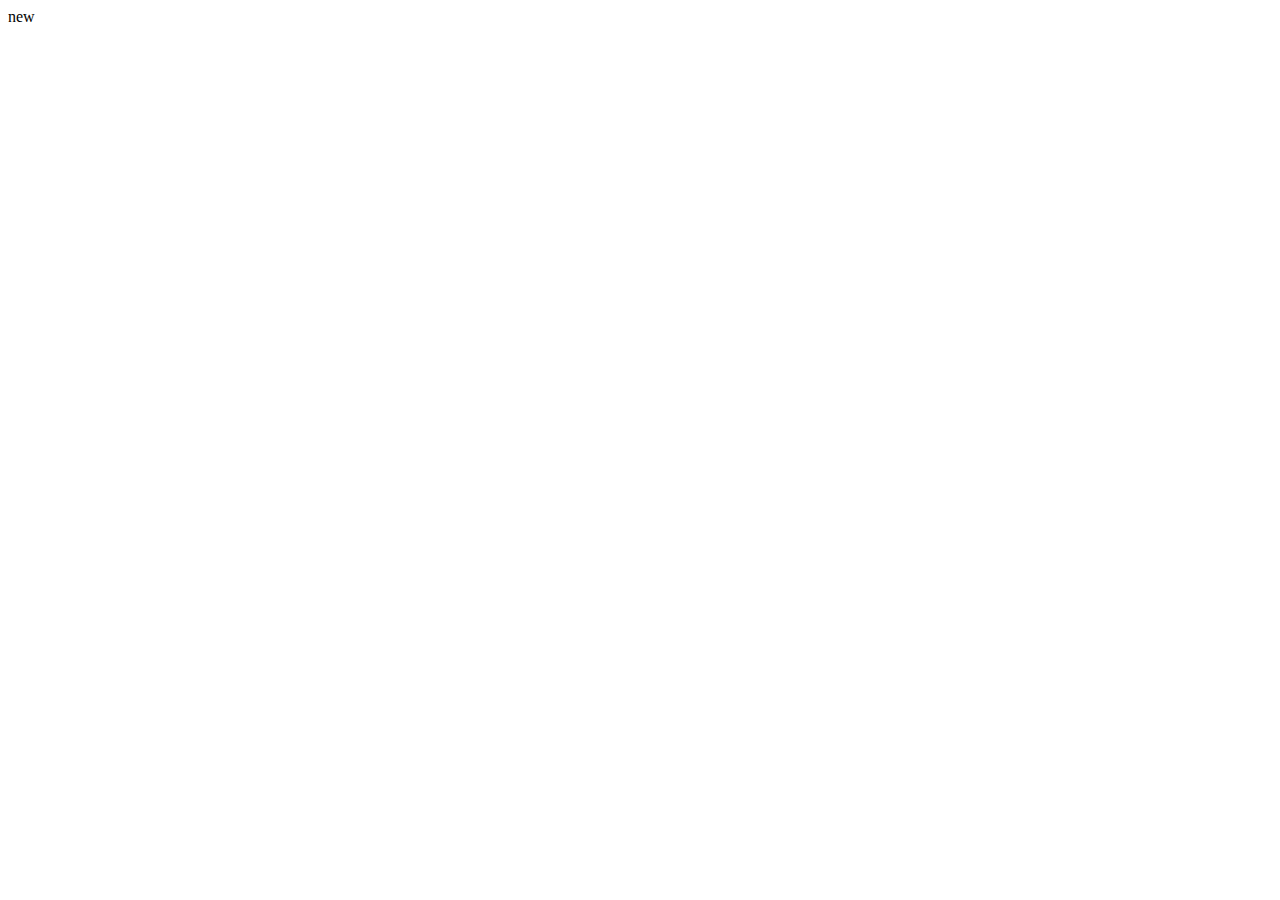
==== index.html @ 8601e4d7 "create" ====
<!DOCTYPE html>
<html lang="en">
<head>
    <meta charset="UTF-8">
    <meta http-equiv="X-UA-Compatible" content="IE=edge">
    <meta name="viewport" content="width=device-width, initial-scale=1.0">
    <title>Document</title>
</head>
<body>
    new
</body>
</html>
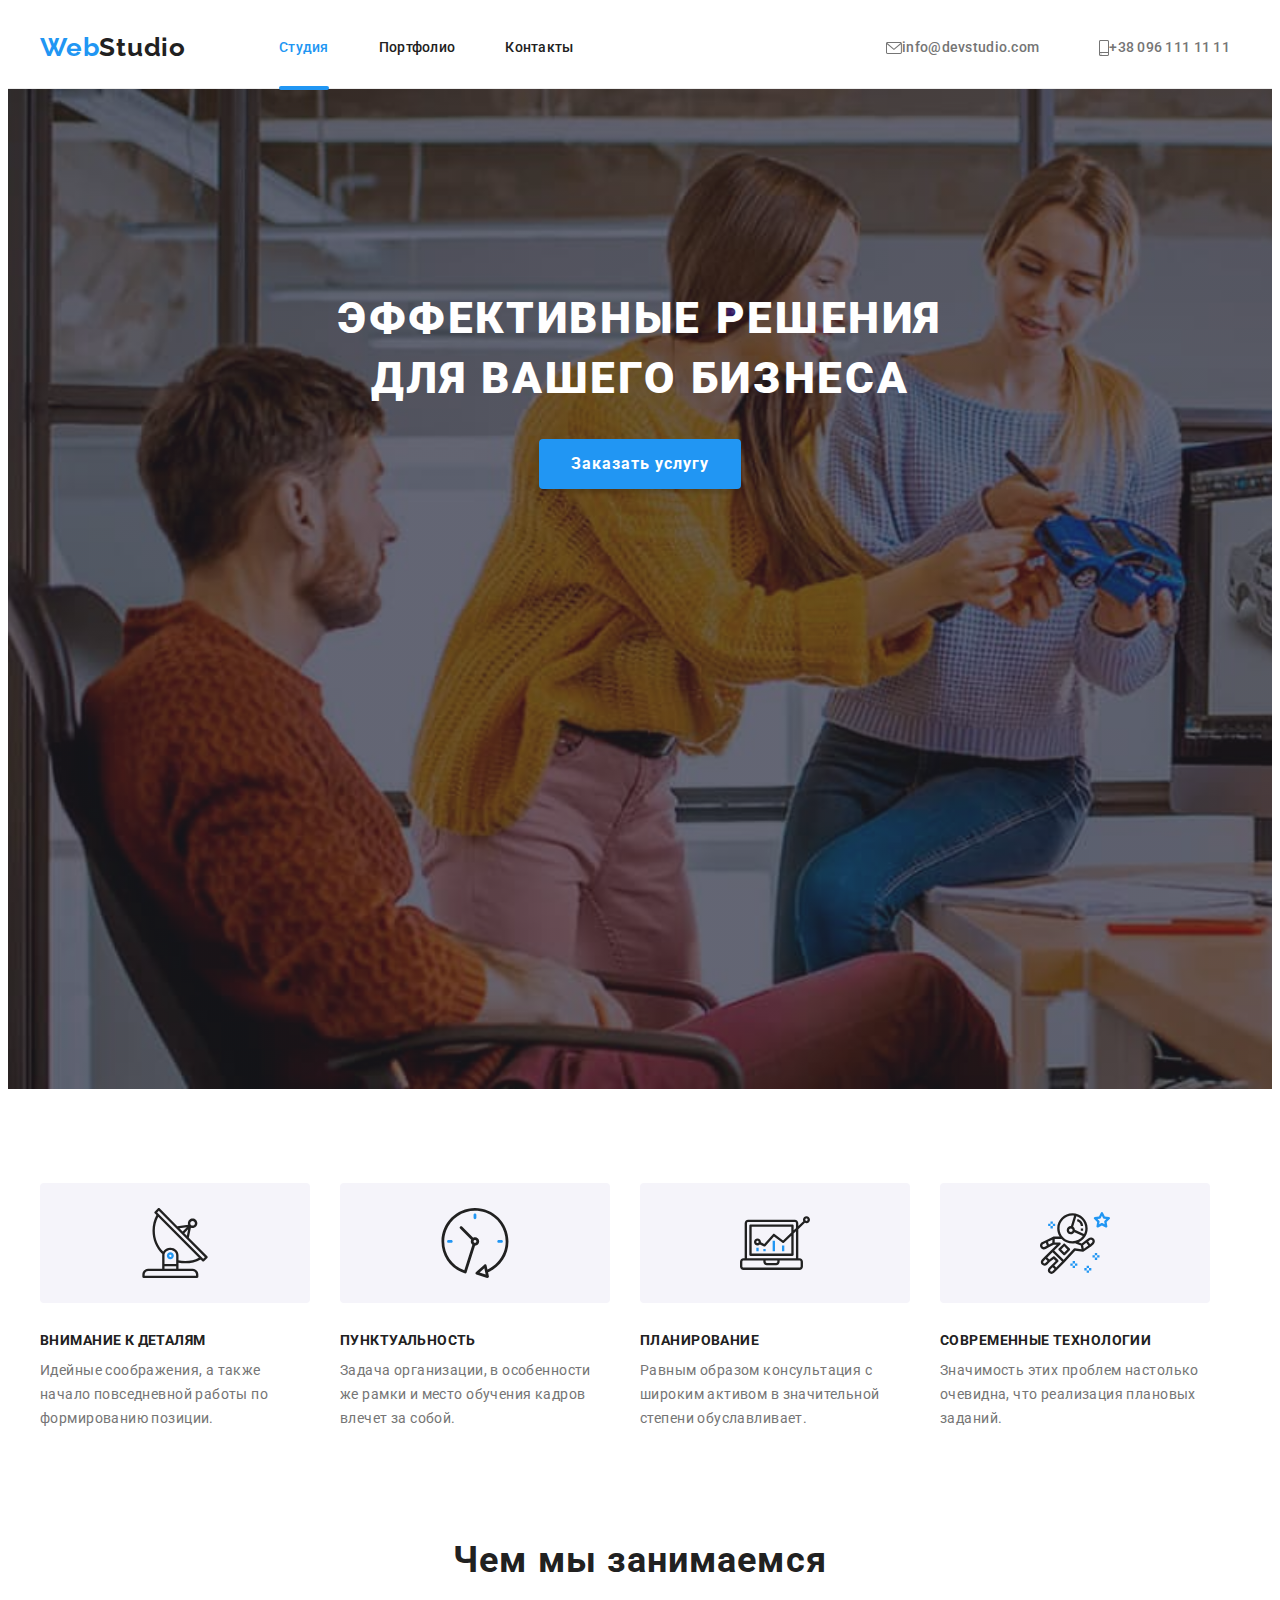
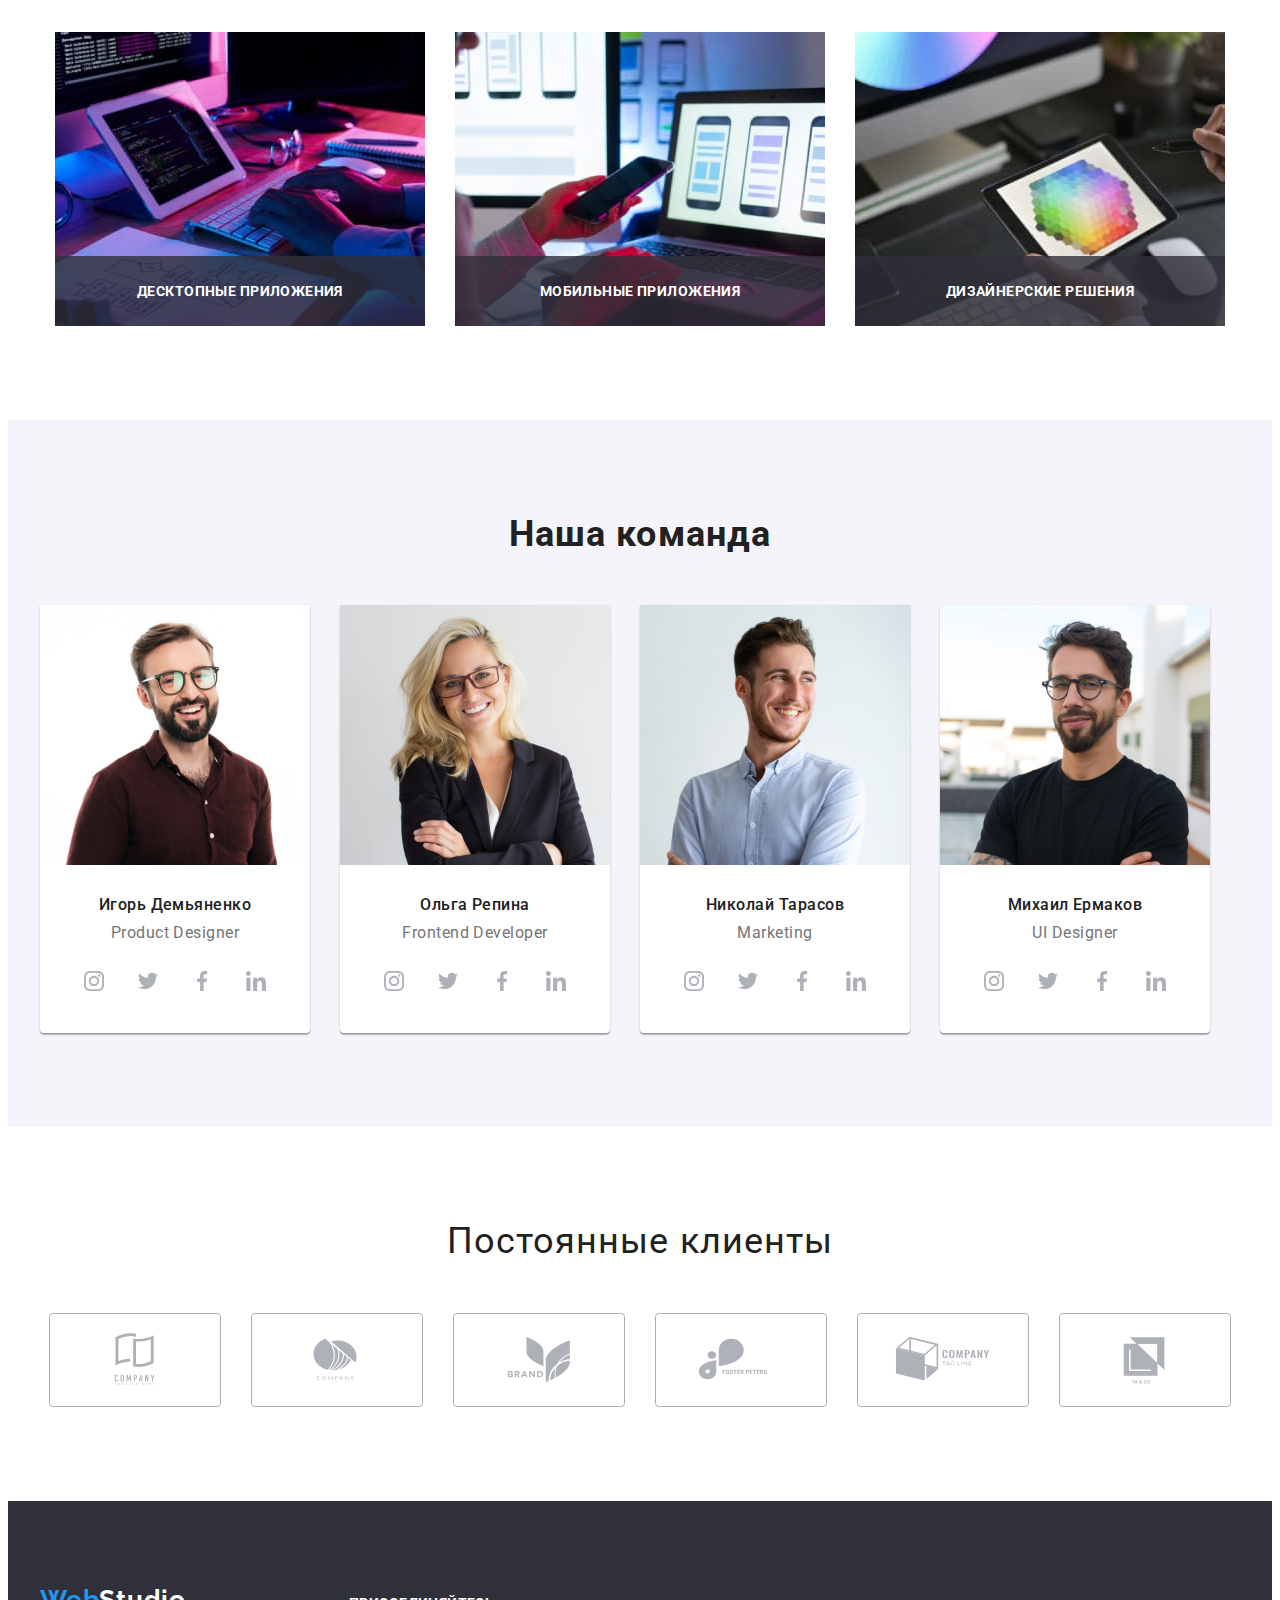
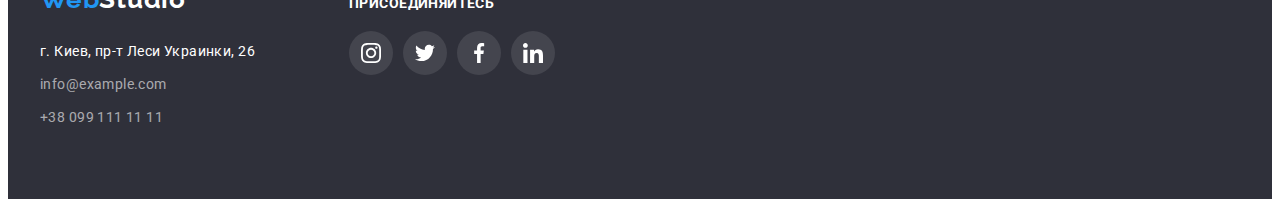
==== commit 4dbd5a8c: "added" ====
--- a/index.html
+++ b/index.html
@@ -1,12 +1,507 @@
 <!DOCTYPE html>
-<html lang="en">
+<html lang="ru">
 <head>
     <meta charset="UTF-8">
     <meta http-equiv="X-UA-Compatible" content="IE=edge">
     <meta name="viewport" content="width=device-width, initial-scale=1.0">
-    <title>Document</title>
+    <title>WebStudio</title>
+    <link rel="preconnect" href="https://fonts.googleapis.com"/>
+<link rel="preconnect" href="https://fonts.gstatic.com" crossorigin/>
+<link href="https://fonts.googleapis.com/css2?family=Raleway:wght@700&family=Roboto:wght@400;500;700;900&display=swap" rel="stylesheet">
+<link rel="stylesheet" href="https://cdnjs.cloudflare.com/ajax/libs/modern-normalize/1.1.0/modern-normalize.min.css"
+  integrity="sha512-wpPYUAdjBVSE4KJnH1VR1HeZfpl1ub8YT/NKx4PuQ5NmX2tKuGu6U/JRp5y+Y8XG2tV+wKQpNHVUX03MfMFn9Q=="
+  crossorigin="anonymous" referrerpolicy="no-referrer" />
+  <link rel="stylesheet" href="./css/index.css" />
 </head>
 <body>
-    new
+  
+    <!--------------header------------------------>
+<header class="header">
+  
+<div class="container main-line">
+  
+    <a class="logo" href="./index.html" lang="en">Web<span class="logo-accent">Studio</span></a>
+        
+    <nav class="site-nav">
+        <ul class="site-nav list">
+            <li class="item">
+              <a href="./index.html" class="link current">Студия</a></li>
+            <li class="item">
+              <a href="./portfolio.html" class="link">Портфолио</a></li>
+            <li class="item">
+              <a href="./index.html" class="link">Контакты</a>
+            </li>
+        </ul>
+    </nav>
+ <ul class="header-contact">
+
+    <li class="item">
+      <a href="mailto:info@devstudio.com" class="header-contact-link icon-envelope-1"><svg class="icon" width="16" height="12">
+      <use href="./images/icons.svg#icon-envelope-1"></use>
+    </svg>info@devstudio.com</a></li>
+    <li class="item"><a href="tel+380961111111" class="header-contact-link icon-smartphone-1"><svg class="smartphone-icon icon" width="10" height="16">
+      <use href="./images/icons.svg#icon-smartphone-1"></use>
+    </svg>+38 096 111 11 11</a>
+  </li>
+
+ </ul>
+</div>
+</header>
+   <!--блок_герой-->
+<main>
+    
+    <section class="hero">
+      <div class="container">
+       <h1 class="hero-title" 
+          data-aos="fade-zoom-in" data-aos-easing="ease-in-back"
+           data-aos-delay="300" data-aos-offset="0">Эффективные решения для вашего бизнеса</h1>
+          <button data-modal-open type="button" class="button primary">Заказать услугу</button>
+      </div>
+    </section>
+    
+
+
+    <!--характеристика компании-->
+    
+     <section class="features">
+       <div class="container">
+        <h2 class="visually-hidden">Характеристика</h2>
+       
+     <ul class="features-list">
+        <li class="item icon-antenna">
+          <div class="features-icon">
+            <svg class="icon" width="70" height="70">
+              <use href="./images/icons.svg#icon-antenna"></use></svg>
+          </div>
+          <h3 class="features-title">Внимание к деталям</h3>
+            <p class="features-text">Идейные соображения, а также начало повседневной работы по формированию позиции.</p>
+        </li>
+        
+        
+        <li class="item icon-clock">
+          <div class="features-icon">
+            <svg class="icon" width="70" height="70">
+            <use href="./images/icons.svg#icon-clock"></use>
+          </svg>
+        </div>   
+          <h3 class="features-title">Пунктуальность</h3>
+            <p class="features-text">Задача организации, в особенности же рамки и место обучения кадров влечет за собой.</p>
+        </li>
+        
+        
+        
+        <li class="item icon-diagram">
+          <div class="features-icon">
+            <svg class="icon" width="70" height="70">
+              <use href="./images/icons.svg#icon-diagram"></use>
+            </svg>
+          </div>
+          <h3 class="features-title">Планирование</h3>
+            <p class="features-text">Равным образом консультация с широким активом в значительной степени обуславливает.</p>
+        </li>
+        
+        
+        
+        <li class="item icon-astronaut">
+          <div class="features-icon">
+            <svg class="icon" width="70" height="70">
+              <use href="./images/icons.svg#icon-astronaut">
+
+              </use>
+            </svg>
+          </div>
+          <h3 class="features-title">Современные технологии</h3>
+            <p class="features-text">Значимость этих проблем настолько очевидна, что реализация плановых заданий.</p>
+        </li> 
+    </ul>
+    </div>
+    </section>
+    
+        <!--чем_занимается_компания-->
+    
+        <section class="work section bg">
+          <div class="container bg">
+            
+            <h2 class="work-title" data-aos="zoom-out">Чем мы занимаемся</h2>
+          
+          <ul class="work-list">
+            <li class="item" data-aos="fade-up-right"> 
+            <img src="./images/pic-1.jpg" alt="Разработка програм" width="370" height="294">
+            <p class="work-item-text">Десктопные приложения</p>
+          </li>
+          
+          <li class="item" data-aos="fade-down">
+
+          
+             <img src="./images/pic-2.jpg" 
+              alt="Разработка мобильних приложений" width="370" height="294">
+            <p class="work-item-text">Мобильные приложения</p>
+            </li>
+            
+            <li class="item" data-aos="fade-left"> 
+              <img src="./images/pic-3.jpg" alt="Разработка дизайна" width="370" height="294">
+            
+            <p class="work-item-text">Дизайнерские решения</p>
+            </li>
+
+          </ul>
+          </div>
+        </section> 
+
+        <!--Наша команда-->
+
+     <section class="team section bg">
+       <div class="container bg">
+           <h2 class="team-title" data-aos="zoom-out">Наша команда</h2>
+         <ul class="team-list">
+            <!--Игорь-->
+          <li class="team-item">
+           <div class="item">
+           <img src="./images/img-1.jpg" alt="Фото Игоря"
+            width="270" class="team-img"/>
+          </div>
+          <div class="team-content">
+          <h3 class="team-name">Игорь Демьяненко</h3>
+          <p class="team-position">Product Designer</p>
+          <ul class="team-social-list list">
+            <li class="team-social-item">
+              <a class="team-social-link link"  href="https://www.instagram.com"
+              target="_blank"
+              rel="noopener noreferrer">
+                <svg class="team-social-icon" width="20" height="20">
+                  <use
+                    href="./images/icons.svg#icon-instagram"></use>
+                </svg>
+              </a>
+            </li>
+            <li class="team-social-item">
+              <a class="team-social-link link" href="https://twitter.com/"
+              target="_blank"
+              rel="noopener noreferrer">
+                <svg class="team-social-icon" width="20" height="20">
+                  <use href="./images/icons.svg#icon-twitter">
+
+                  </use>
+                </svg>
+              </a>
+            </li>
+
+            <li class="team-social-item">
+              <a class="team-social-link link"  href="https://www.facebook.com"
+              target="_blank"
+              rel="noopener noreferrer">
+                <svg class="team-social-icon" width="20" height="20">
+                  <use href="./images/icons.svg#icon-facebook"></use></svg></a>
+            </li>
+            <li class="team-social-item">
+              <a class="team-social-link link">
+                <svg class="team-social-icon" width="20" height="20">
+                  <use href="./images/icons.svg#icon-linkedin"></use>
+                </svg>
+                </a>
+            </li>
+          
+          </ul>
+
+
+          
+          
+        </div>
+          </li>
+            
+            <!--Ольга-->
+          
+          <li class="team-item">
+            <div class="item">
+           <img src="./images/img-2.jpg" alt="Ольга Репина" 
+           width="270" class="team-img"/>
+          </div>
+
+          <div class="team-content">
+          <h3 class="team-name">Ольга Репина</h3>
+          <p class="team-position">Frontend Developer</p>
+          <ul class="team-social-list list">
+            <li class="team-social-item">
+              <a class="team-social-link link" href="https://www.instagram.com"
+              target="_blank"
+              rel="noopener noreferrer">
+                <svg class="team-social-icon" width="20" height="20">
+                  <use href="./images/icons.svg#icon-instagram">
+                  </use> 
+                </svg> 
+                </a>
+              </li>
+              <li class="team-social-item">
+                <a class="team-social-link link" href="https://twitter.com/"
+                target="_blank"
+                rel="noopener noreferrer">
+                  <svg class="team-social-icon" width="20" height="20">
+                    <use href="./images/icons.svg#icon-twitter"></use>
+                  </svg>
+                </a>
+              </li>
+              <li class="team-social-item">
+                <a class="team-social-link link"  href="https://www.facebook.com"
+                target="_blank"
+                rel="noopener noreferrer">
+                  <svg class="team-social-icon" width="20" height="20">
+                    <use href="./images/icons.svg#icon-facebook"></use></svg></a>
+              </li>
+              <li class="team-social-item">
+                <a class="team-social-link link"  href="https://www.linkedin.com"
+                target="_blank"
+                rel="noopener noreferrer">
+                  <svg class="team-social-icon" width="20" height="20">
+                    <use href="./images/icons.svg#icon-linkedin"></use></svg></a>
+                  </li>
+          </ul>
+          </div>
+          </li>
+
+          
+            <!--Николай-->
+
+          <li class="team-item">
+            <div class="item">
+           <img src="./images/img-3.jpg" alt="Николай Тарасов" 
+           width="270" class="team-img"/>
+          </div>
+          <div class="team-content">
+          <h3 class="team-name">Николай Тарасов</h3>
+          <p class="team-position">Marketing</p>
+          <ul class="team-social-list list">
+            <li class="team-social-item">
+              <a class="team-social-link link" href="https://www.instagram.com"
+              target="_blank"
+              rel="noopener noreferrer">
+                <svg class="team-social-icon" width="20" height="20">
+                  <use
+                  href="./images/icons.svg#icon-instagram"></use> 
+                </svg>
+              </a>
+            </li>
+            <li class="team-social-item">
+              <a class="team-social-link link" href="https://twitter.com/"
+              target="_blank"
+              rel="noopener noreferrer">
+                <svg class="team-social-icon" width="20" height="20">
+                  <use href="./images/icons.svg#icon-twitter"></use>
+                </svg>
+              </a>
+            </li>
+            <li class="team-social-item">
+              <a class="team-social-link link" href="https://www.facebook.com"
+              target="_blank"
+              rel="noopener noreferrer">
+                <svg class="team-social-icon" width="20" height="20">
+                  <use href="./images/icons.svg#icon-facebook"></use></svg></a>
+            </li>
+            <li class="team-social-item">
+              <a class="team-social-link link" href="https://www.linkedin.com"
+              target="_blank"
+              rel="noopener noreferrer">
+                <svg class="team-social-icon" width="20" height="20">
+                  <use href="./images/icons.svg#icon-linkedin"></use></svg></a>
+            </li>
+          </ul>
+          
+          </div>
+          </li>
+          
+            <!--Михаил-->
+          
+          <li class="team-item">
+            <div class="item">
+
+           <img src="./images/img-4.jpg" alt="Михаил Ермаков"
+            width="270" class="team-img"/>
+          </div>
+          <div class="team-content">
+          <h3 class="team-name">Михаил Ермаков</h3>
+          <p class="team-position">UI Designer</p>
+          <ul class="team-social-list list">
+            <li class="team-social-item">
+              <a class="team-social-link link" href="https://www.instagram.com"
+              target="_blank"
+              rel="noopener noreferrer">
+                <svg class="team-social-icon" width="20" height="20">
+                  <use
+                          href="./images/icons.svg#icon-instagram"
+                        ></use></svg> 
+              </a>
+            </li>
+            <li class="team-social-item">
+              <a class="team-social-link link" href="https://twitter.com/"
+              target="_blank"
+              rel="noopener noreferrer">
+                <svg class="team-social-icon" width="20" height="20">
+                  <use href="./images/icons.svg#icon-twitter"></use>
+                </svg>
+              </a>
+            </li>
+            <li class="team-social-item">
+              <a class="team-social-link link" href="https://www.facebook.com"
+              target="_blank"
+              rel="noopener noreferrer">
+                <svg class="team-social-icon" width="20" height="20">
+                  <use href="./images/icons.svg#icon-facebook"></use></svg>
+                </a>
+            </li>
+            <li class="team-social-item">
+              <a  class="team-social-link link" href="https://www.linkedin.com"
+              target="_blank"
+              rel="noopener noreferrer">
+                <svg class="team-social-icon" width="20" height="20">
+                  <use href="./images/icons.svg#icon-linkedin"></use></svg>
+                </a>
+              </li>
+          </ul>
+          </div>
+        </li>
+
+       </ul>
+      </div>
+      </section>
+
+
+      <section class="clients section">
+        <div class="container">
+          <p class="client-title">Постоянные клиенты</p>
+          <ul class="client-list list">
+            <li class="client-item link">
+              <a href="" class="client-link link">
+                <svg class="client-icon">
+                  <use href="./images/icons.svg#icon-logo-1"></use></svg>
+                </a>
+            </li>
+            <li class="client-item link">
+              <a href="" class="client-link link">
+                <svg class="client-icon">
+                  <use href="./images/icons.svg#icon-logo2"></use></svg>
+                </a>
+            </li>
+            <li class="client-item link">
+              <a href="" class="client-link link">
+                <svg class="client-icon">
+                  <use href="./images/icons.svg#icon-Logo-4"></use></svg>
+                </a>
+            </li>
+            <li class="client-item link">
+              <a href="" class="client-link link">
+                <svg class="client-icon">
+                  <use href="./images/icons.svg#icon-Logo-3"></use></svg></a>
+            </li>
+            <li class="client-item link">
+              <a href="" class="client-link link">
+                <svg class="client-icon">
+                  <use href="./images/icons.svg#icon-Logo-5"></use></svg>
+                </a>
+            </li>
+            <li class="client-item link">
+              <a href="" class="client-link link">
+                <svg class="client-icon">
+                  <use href="./images/icons.svg#icon-Logo-6"></use></svg>
+                </a>
+              </li>
+            </ul>
+          </div>
+        </section>
+
+</main>
+    
+    
+    <!--Подвал-->
+    
+    <footer class="footer">
+      <div class="container">
+       
+        <!--<h2 class="visually-hidden">Наши контакты</h2>-->
+        <div class="footer-content">
+        <a class="footer-logo" href="./index.html" lang="en">Web<span class="footer-logo-accent">Studio</span></a>
+        
+      
+      
+      
+      <address class="footer-address">
+        <ul class="address-list">
+        <li class="address-item">
+          
+          <a href="https://goo.gl/maps/edewpoqACezQndHs5" target="_blank"   
+        rel="noopener noreferrer" class="footer-address-link">
+        г. Киев, пр-т Леси Украинки, 26</a></li>
+     
+       
+         
+         <li class="address-item"> <a href="mailto:info@example.com" class="footer-address-contact">info@example.com</a></li>
+         <li class="address-item"> <a href="tel+380991111111" class="footer-address-contact">+38 099 111 11 11</a>
+        </li>
+        
+        
+        </ul>
+     </address>
+     </div>
+
+     <div class="footer-social-content">
+      <p class="footer-social-text">присоединяйтесь</p>
+      <ul class="footer-social-list list">
+        <li class="footer-social-item">
+          <a class="footer-social-link link" href="https://www.instagram.com"
+          target="_blank"
+          rel="noopener noreferrer">
+            <svg class="footer-social-icon" width="20" height="20">
+              <use href="./images/icons.svg#icon-instagram"></use></svg>
+            </a>
+        </li>
+
+        <li class="footer-social-item">
+          <a  class="footer-social-link link" href="https://twitter.com/"
+          target="_blank"
+          rel="noopener noreferrer">
+            <svg class="footer-social-icon" width="20" height="20">
+              <use href="./images/icons.svg#icon-twitter"></use>
+            </svg>
+          </a>
+        </li>
+
+        <li class="footer-social-item">
+          <a  class="footer-social-link link" href="https://www.facebook.com"
+          target="_blank"
+          rel="noopener noreferrer">
+            <svg class="footer-social-icon" width="20" height="20">
+              <use href="./images/icons.svg#icon-facebook"></use>
+            </svg></a>
+
+        </li>
+        <li class="footer-social-item">
+          <a class="footer-social-link link" href="https://www.linkedin.com"
+          target="_blank" rel="noopener noreferrer">
+            <svg class="footer-social-icon" width="20" height="20">
+              <use href="./images/icons.svg#icon-linkedin"></use></svg>
+            </a>
+        </li>
+      </ul>
+    </div>
+  </div>
+  </footer>
+
+  <div class="backdrop is-hidden" data-modal>
+    <div class="modal">
+      <button class="close-modal" data-modal-close>
+        <svg class="icon-close-black" width="18" height="18">
+          <use href="./images/icons.svg#icon-close-black"></use>
+        </svg>
+      </button>
+    </div>
+  </div>
+  <script src="./js/modal.js"></script>
+  <script src="https://unpkg.com/aos@2.3.1/dist/aos.js"></script>
+        <script>
+          AOS.init();
+        </script> 
+    
+            
+       
+        
+    
 </body>
 </html>--- a/css/index.css
+++ b/css/index.css
@@ -0,0 +1,1048 @@
+    
+  :root {
+    --section-bg-color: #e5e5e5;
+    --accent-color: rgba(33, 150, 243, 1);
+    --first-contrast-text-color: rgba(255, 255, 255, 1);
+    --second-contact-text-color: rgba(255, 255, 255, 0.6);
+    --text-color: rgba(117, 117, 117, 1);
+    --primary-bg: rgba(255, 255, 255, 1);
+    --dark-bg-color: rgba(47, 48, 58, 1);
+    --title-text-color: rgba(33, 33, 33, 1);
+    --second-vector-color: rgba(255, 255, 255, 1);
+    --main-vector-color: rgba(175, 177, 184, 1);
+    --timing-function: (0.4, 0, 0.2, 1);
+    }  
+    
+    
+        p,
+        h1,
+        h2,
+        h3,
+        h4 
+        p {
+            margin: 0;
+        }
+       ul,ol,li {
+       margin: 0;
+       padding: 0;
+       list-style: none;
+        }
+
+       img {
+         display: block;
+         max-width: 100%;
+         height: auto;
+                }         
+
+
+  
+
+
+      a {
+        text-decoration:none;
+    }
+    ul {
+        list-style: none;
+    }
+    
+    /*------------------------body-----------------------*/
+    
+    body {
+    font-family: "Roboto",sans-serif;
+    color: var(--text-color);
+    background-color: var(--primary-bg-color);
+    
+     
+}
+
+img {
+    max-width: 100%;
+    display: block;
+    height: auto;
+}
+.visually-hidden {
+        position: absolute;
+        width: 1px;
+        height: 1px;
+        margin: -1px;
+        border: 0;
+        padding: 0;
+        white-space: nowrap;
+        clip-path: inset(100%);
+        clip: rect(0 0 0 0);
+        overflow: hidden;}
+
+/*--------------------------------settings-------------------*/
+
+.container {
+    width: 1200px;
+    margin: 0 auto;
+    padding-left: 15px;
+    padding-right: 15px;
+}
+
+ 
+.section {
+    padding-top: 94px;
+    padding-bottom: 94px;
+}
+
+.team {
+    background-color: var(--section-bg-color);
+  }
+
+
+/*-----------------------------------------------header------------------------------------------------*/
+
+
+
+
+.header {
+    border-bottom: 1px solid #ececec;
+}
+     
+
+       
+    .site-nav,
+    .team-list {
+    display: flex;}
+
+    .main-line {
+     display: flex;
+    align-items: center;
+    }
+
+    .header-contact {
+    display: flex;
+    margin-left: auto;
+    }
+
+    .site-nav .item {
+    margin-right: 50px;
+    position: relative;
+    }
+    
+    .site-nav .item:last-child {
+            margin-right: 0;
+        }
+      
+      
+        .site-nav .link {
+        display: block;
+        padding-top: 32px;
+        padding-bottom: 32px;
+        
+        color: var(--title-text-color);
+        font-weight: 500;
+        font-size: 14px;
+        line-height: 1.14;
+        letter-spacing: 0.02em;
+         
+        
+       
+            transition-property: color;
+            transition-duration: 250ms;
+            transition-timing-function: var(--timing-function);
+
+        }
+
+
+                .site-nav .link:hover::after,
+                .site-nav .link:focus::after {
+                  content: "";
+                  position: absolute;
+                  left: 0;
+                  bottom: -2px;
+                  width: 100%;
+                  height: 4px;
+                  background: #2196f3;
+                  border-radius: 2px;
+                  opacity: 1;
+                }
+        
+       .site-nav .link:hover,
+        .site-nav .link:focus {
+        color: var(--accent-color);
+        }
+
+        .header .current {
+         color: var(--accent-color);
+            }
+
+
+  .current::after {
+  content: "";
+  position: absolute;
+  left: 0;
+  bottom: -2px;
+  width: 100%;
+  height: 4px;
+  background: #2196f3;
+  border-radius: 2px;
+}
+
+        
+  /*.link-current{
+    text-align: left;
+    width: 49px;
+    height: 16px;
+    left: 453px;
+    top: 32px;
+    font-family: 'Roboto';
+    font-style: normal;
+    font-weight: 500;
+    font-size: 14px;
+    line-height: 16px;
+    letter-spacing: 0.02em;
+    color: #2196F3;  
+    } */
+         
+
+        
+     .header-contact .item+.item {
+    margin-left: 50px;
+        }         
+
+   .header-contact-link{
+    display: flex;
+    padding-top: 32px;
+    padding-bottom: 32px;
+    text-align:left;
+    align-items: center;
+    font-family: 'Roboto';
+    font-style: normal;
+    font-weight: 500;
+    font-size: 14px;
+    line-height: 1.14;
+    letter-spacing: 0.02em;
+    color:#757575;
+    
+    transition-property: color, fill;
+      transition-duration: 250ms;
+      transition-timing-function: var(--timing-function);}   
+
+
+   .icon-envelope-1,
+   .icon-smartphone-1 {
+    margin-right: 10px;
+    fill: rgba(117, 117, 117, 1);
+   }
+
+  
+        .header-contact-link:hover,
+        .header-contact-link:focus {
+            color: var(--accent-color);
+            fill: var(--accent-color);
+        }
+    
+   .link-current,.link {
+    text-decoration: none;
+    list-style-type:none;
+    }    
+        
+        
+
+    
+        .header-contact-link:hover .icon,
+        .header-contact-link:focus .icon {
+          color: var(--accent-color);
+          fill: var(--accent-color);
+        }
+
+
+ 
+  
+
+
+
+
+
+
+
+
+   
+
+
+/*-----------------------------------------------logo--------------------------------------------------*/
+    .logo{
+   
+    font-size: 26px;
+    font-weight: 700;
+    font-family: 'Raleway', sans-serif;  
+    line-height: 1.14;
+    letter-spacing: 0.03em;
+    color: var(--accent-color);
+    margin-right: 93px;
+    padding-top: 24px;
+    padding-bottom: 25px;
+   
+    
+
+}
+
+.logo-accent{
+    color: var(--title-text-color);
+    }
+
+
+
+/*--------------------------------------hero--------------------------------------------------------- */
+
+
+  
+
+ .hero {
+ 
+max-width: 1600px;
+background-color: var(--dark-bg-color);
+ padding-top: 200px;
+ padding-bottom: 200px;
+ margin-left: auto;
+ margin-right: auto;
+ height: 600px;
+ text-align: center;
+ background-image: linear-gradient(
+      to right,
+      rgba(47, 48, 58, 0.4),
+      rgba(47, 48, 58, 0.4)
+    ),
+    url("../images/img-header.jpg");
+    background-repeat: no-repeat;
+    background-size: cover;  
+
+
+}
+
+.hero-title { 
+    margin-bottom: 30px;
+    font-weight: 900;
+    font-size: 44px;
+    line-height: 1.36;
+    letter-spacing: 0.06em;
+    text-transform: uppercase;
+    color: var(--first-contrast-text-color);
+    width: 696px;
+    margin-left: auto;
+    margin-right: auto;
+    }
+
+        .backdrop {
+          position: fixed;
+          width: 100%;
+          height: 100%;
+          left: 0px;
+          top: 0px;
+          background: rgba(0, 0, 0, 0.2);
+          opacity: 1;
+    
+          transition-property: opacity;
+          transition-duration: 250ms;
+          transition-timing-function: cubic-bezier(0.4, 0, 0.2, 1);
+        }
+
+  .backdrop.is-hidden {
+  opacity: 0;
+  pointer-events: none;
+  visibility: inherit;
+}
+
+
+.modal {
+  display: flex;
+  justify-content: flex-end;
+
+  position: absolute;
+  top: 50%;
+  left: 50%;
+  transform: translate(-50%, -50%);
+  padding: 40px;
+
+  width: 538px;
+  height: 581px;
+  background-color: #fff;
+
+  box-shadow: 0px 1px 3px rgba(0, 0, 0, 0.12), 0px 1px 1px rgba(0, 0, 0, 0.14),
+    0px 2px 1px rgba(0, 0, 0, 0.2);
+  border-radius: 4px;
+
+  transition-property: transform, opacity;
+  transition-duration: 250ms;
+  transition-timing-function: var(--timing-function);
+}
+
+
+
+.close-modal {
+  top: 8px;
+  right: 8px;
+  width: 30px;
+  height: 30px;
+  border-radius: 50%;
+  background: #ffffff;
+  border: 1px solid rgba(0, 0, 0, 0.1);
+  display: flex;
+  flex-direction: row-reverse;
+  justify-content: center;
+  align-items: center;
+  margin-top: 8px;
+  margin-right: 8px;
+}
+
+.icon-close-black {
+  fill: black;
+}
+
+ 
+    /*-------------------------------------buttons---------------------------------------------------*/
+    
+    .button {
+     border-radius: 4px;
+     border: 0px;
+     color: var(--first-contrast-text-color);
+     background-color: var(--accent-color);
+     font-family: inherit;
+     font-weight: 700;
+     font-size: 16px;
+     line-height: 1.87;
+     cursor: pointer;
+    border: transparent;
+    
+
+
+            transition-property: background-color;
+            transition-duration: 250ms;
+            transition-timing-function: var(--timing-function);
+            }
+
+    .button.primary {
+    color: var(--first-contrast-text-color);
+    background-color: var(--accent-color);
+    font-weight: 700;
+    line-height: 1.87;
+    display: flex;
+    align-items: center;
+    text-align: center;
+    letter-spacing: 0.06em;
+    /*padding: 10px 32px;*/
+    padding: 10px 32px 10px 32px;
+    box-shadow: 0px 4px 4px rgba(0, 0, 0, 0.15);
+    margin: auto;
+    border-radius: 4px;
+    cursor: pointer;
+    border: transparent;
+   
+}
+
+    .button.primary:hover,
+    .button.primary:focus{
+    background-color: rgba(24, 140, 232, 1);
+    color: var(--second-font-color);
+    }
+
+    .button-list {
+     display: flex;
+     margin-bottom: 50px;
+     justify-content: center; 
+        }
+    
+    .button.secondary{
+        color: var(--title-text-color);
+        background-color: rgba(245, 244, 250, 1);
+        line-height: 1.62;
+        font-weight: 500;
+        text-align: center;
+        letter-spacing: 0.03em;
+        /*padding: 6px 22px;*/
+        padding: 6px 22px 6px 22px;
+        cursor: pointer;
+        border: transparent;
+        border-radius: 4px;
+        
+
+    }
+
+     
+
+    .button-list .current,
+    .button.secondary:hover,
+    .button.secondary:focus{
+        color: var(--first-contrast-text-color);
+        background-color: var(--accent-color);
+    }
+
+  
+   
+
+
+         .button-list .current-btn,
+         .button.secondary:hover,
+         .button.secondary:focus {
+           color: var(--first-contrast-text-color);
+           background-color: var(--accent-color);
+           box-shadow: 0px 3px 1px rgba(0, 0, 0, 0.1), 0px 1px 2px rgba(0, 0, 0, 0.08),
+             0px 2px 2px rgba(0, 0, 0, 0.12);
+           transition: 250ms;
+         }
+
+
+                 .button-list .btn+.btn {
+                   margin-left: 8px;
+                 }
+    
+/*-------------------------------------характеристика компании-----------------------------*/
+.features-list {
+    display: flex;
+}
+
+.features-list .item {
+margin-right: 30px;
+width: 270px;
+/*min-height: 75px;*/
+}
+
+.features-list .item:last-child {
+margin-right: 0;
+}
+
+
+
+.features {
+    font-size: 14px;
+    letter-spacing: 0.03em;
+    padding-top: 94px;
+}
+
+.features-title {
+    font-weight: 700;
+    font-size: 14px;
+    line-height: 1.14;
+    text-transform: uppercase;
+    color: var(--title-text-color);
+   margin-bottom: 12px; 
+   margin-top: 30px;
+   margin-bottom: 10px;
+    
+}
+
+.features-text {
+    line-height: 1.71;
+    color: var(--text-color);
+    margin-bottom: 12px;
+    max-width: 270px;
+    min-height: 75px;
+   
+}
+
+.features-icon {
+    display: flex;
+    width: 270px;
+    height: 120px;
+    background-color: #f5f4fa;
+    border-radius: 4px;
+    align-items: center;
+    justify-content: center;
+  }
+
+.features-section {
+padding-bottom: 0;
+}
+
+
+
+
+
+
+
+/*------------------------work----------------------------*/
+
+.work-title,.team-title,.client-title {
+    font-size: 36px;
+    line-height: 1.16;
+    text-align: center;
+    letter-spacing: 0.03em;
+    color: var(--title-text-color);
+    margin-bottom: 50px;
+}
+
+.work-list {
+position: relative;
+display: flex;
+justify-content: center;
+gap: 30px;
+}
+
+.work-item-text {
+  display: flex;
+  width: 370px;
+  position: absolute;
+  bottom: 0;
+
+  font-weight: 700;
+  font-size: 14px;
+  line-height: 1, 14;
+  letter-spacing: 0.03em;
+  text-transform: uppercase;
+
+  color: var(--first-contrast-text-color);
+  background-color: rgba(47, 48, 58, 0.8);
+
+  justify-content: center;
+  padding-top: 27px;
+  padding-bottom: 27px;
+}
+
+
+/*--------------------------команда---------------------------*/
+
+.team-name{
+    font-weight: 500;
+    color: var(--title-text-color);
+    margin-bottom: 10px
+   }
+
+.team-position{
+    color: var(--text-color);
+    font-size: 16px;
+    margin-bottom: 16px;
+
+}
+.team-title{
+    font-size: 36px;
+    line-height: 1.16;
+    text-align: center;
+    letter-spacing: 0.03em;
+}
+
+
+    .team {
+    font-size: 16px;
+    line-height: 1.18;
+    text-align: center;
+    letter-spacing: 0.03em;
+}
+
+.team-list .team-item+.team-item {
+    margin-left: 30px;
+}
+
+.team {
+    background-color: #F5F4FA;
+    
+}
+
+.team-item {
+    max-width: 270px;
+    margin-left: 0;
+    margin-right: 0;
+    border-radius: 4px;
+    overflow: hidden;
+    background-color: var(--primary-bg);
+    box-shadow: 0px 1px 3px rgba(0, 0, 0, 0.12), 0px 1px 1px rgba(0, 0, 0, 0.14),
+    0px 2px 1px rgba(0, 0, 0, 0.2);
+    border-radius: 0px 0px 4px 4px;
+}
+
+
+.team-image {
+height: auto;
+display: block;
+}
+
+.team-content {
+padding-top: 30px;
+padding-bottom: 30px;
+}
+
+.team-name {
+font-weight: 500;
+color: var(--title-text-color);
+margin-bottom: 10px;
+font-size: 16px;
+line-height: 19px;
+}
+
+
+
+
+
+.team-social-list {
+    display: flex;
+    justify-content: center;
+  }
+
+
+.team-social-item {
+    height: 44px;
+    width: 44px;
+    margin-right: 10px;
+  }
+
+
+.team-social-item:last-child {
+    margin-right: 0;
+  }
+
+.team-social-link {
+    width: 100%;
+    height: 100%;
+    border-radius: 50%;
+    display: flex;
+    align-items: center;
+    justify-content: center;
+    
+    
+    transition-property:var(--dark-bg-color);
+      transition-duration: 250ms;
+      transition-timing-function: var(--timing-function);
+  }
+
+.team-social-icon {
+    fill: var(--main-vector-color);
+  }
+
+
+
+.team-social-link:hover,
+.team-social-link:focus {
+  background-color: var(--accent-color);
+}
+
+
+.team-social-link:hover .team-social-icon,
+.team-social-link:focus .team-social-icon {
+  fill: var(--second-vector-color);
+}
+
+
+
+
+
+
+
+/*---------------------------------clients---------------------------------*/
+.client-list {
+    display: flex;
+    justify-content: center;
+  }
+  
+  .client-icon {
+    width: 106px;
+    height: 66px;
+    fill: var(--main-vector-color);
+    
+      transition-property: fill;
+      transition-duration: 250ms;
+      transition-timing-function: var(--timing-function);
+  }
+  
+  .client-item {
+    width: 170px;
+    height: 92px;
+    margin-right: 30px;
+    border: 1px solid #afb1b8;
+    border-radius: 4px;
+   
+    transition-property: border;
+      transition-duration: 250ms;
+      transition-timing-function: var(--timing-function);
+  }
+  
+  .client-item:last-child {
+    margin-right: 0;
+  }
+  
+  .client-link {
+    width: 100%;
+    height: 100%;
+    display: flex;
+    align-items: center;
+    justify-content: center;
+  }
+  
+  .client-icon {
+    fill: var(--main-vector-color);
+  }
+    
+  
+  .client-item:hover,
+  .client-item:focus {
+    border: 1px solid var(--accent-color);
+  }
+  
+  .client-link:hover .client-icon,
+  .client-link:focus .client-icon {
+    fill: var(--accent-color);
+  }
+
+
+  .card-hover {
+    display: block;
+  }
+
+  .card-hover:hover,
+  .card-hover:focus {
+    box-shadow: 0px 1px 1px rgba(0, 0, 0, 0.12), 0px 4px 4px rgba(0, 0, 0, 0.06),
+      1px 4px 6px rgba(0, 0, 0, 0.16);
+  }
+
+
+/*-------------------------------------------footer------------------------------------------*/
+.footer {
+    padding-top: 60px;
+    padding-bottom: 60px;
+    background-color: #2f303a; ;
+}
+
+
+
+
+
+.footer .container {
+    display: flex;
+    align-items: baseline;
+  }
+
+
+
+
+
+
+.footer-logo {
+      
+    font-size: 26px;
+    font-weight: 700;
+    font-family: 'Raleway', sans-serif;
+    line-height: 1.14;
+    letter-spacing: 0.03em;
+    color: var(--accent-color);
+    display: block;
+   
+    margin-right: 93px;
+    padding-top: 24px;
+    padding-bottom: 25px;
+  }
+       
+    .footer-logo-accent {
+        color: var(--first-contrast-text-color);
+      }   
+       
+    .footer-address{
+    font-style: normal;
+    font-size: 14px;
+    line-height: 1.71;
+    letter-spacing: 0.03em;
+    margin-bottom: 9px;
+    display: block;    
+}
+
+
+.footer-address-link{
+    color: var(--first-contrast-text-color);
+      transition-property: color;
+        transition-duration: 250ms;
+        transition-timing-function: var(--timing-function);
+
+}
+
+.footer-address-link:hover,
+.footer-address-link:focus{
+    color: var(--accent-color);
+
+}
+
+
+.footer-address-contact {
+    color: var(--second-contact-text-color);
+   
+    transition-property: color;
+      transition-duration: 250ms;
+      transition-timing-function: var(--timing-function);
+  }
+
+
+  .footer-address-contact:hover,
+.footer-address-contact:focus {
+  color: var(--accent-color);
+}
+
+
+
+
+.footer-social-text {
+        font-weight: 700;
+        font-size: 14px;
+        line-height: 16px;
+        letter-spacing: 0.03em;
+        text-transform: uppercase;
+        color: var(--first-contrast-text-color);
+        
+        margin-bottom: 20px;
+      }
+
+      .footer-social-content {
+        margin-left: 70px;
+      }
+      
+      .footer-social-list {
+        display: flex;
+      }
+      
+      .footer-social-item {
+        height: 44px;
+        width: 44px;
+        margin-right: 10px;
+      }
+      
+      .footer-social-item:last-child {
+        margin-right: 0;
+      }
+    
+    .footer-social-link {
+        width: 100%;
+        height: 100%;
+        border-radius: 50%;
+        display: flex;
+        align-items: center;
+        justify-content: center;
+        background-color: rgba(255, 255, 255, 0.1);
+
+        transition-property: background-color;
+          transition-duration: 250ms;
+          transition-timing-function: var(--timing-function);
+        
+      }
+
+      .footer-social-icon {
+        fill: var(--second-vector-color);
+      }
+
+      .footer-social-link:hover,
+.footer-social-link:focus {
+  background-color: var(--accent-color);
+  fill: #ffffff;
+  border: none;
+}
+    
+      .footer-address-contact{
+    color: var(--second-contact-text-color);
+    font-style: normal;
+        font-size: 14px;
+        line-height: 1.71;
+        letter-spacing: 0.03em;
+        margin-top: 9px;
+        display: block;
+
+    }
+
+    
+
+    
+
+
+
+ 
+ 
+.footer-social-icon {
+            fill: var(--second-vector-color);
+        }
+
+
+/*-----------------------галерея---------------------------*/
+.gallery-list {
+    display: flex;
+    flex-wrap: wrap;
+    margin-left: -30px;
+    margin-top: -30px;
+    padding: 0;
+    
+}
+
+.gallery-list .item:nth-last-child(-n + 3) {
+    margin-bottom: 0;
+}
+.gallery-list .item:nth-child(3n) {
+    margin-right: 0;
+}
+.gallery-list>.item {
+    flex-basis: calc(100% / 3 - 30px);
+    margin-left: +30px;
+    margin-top: +30px;
+    background-color: var(--primary-bg);
+    overflow: hidden;
+    
+}
+.image-title{
+ font-size: 18px;
+ line-height: 36px;
+line-height: 2;
+ letter-spacing: 0.06em;
+ margin-bottom: 4px;
+ color: var(--title-text-color);               
+            
+}
+.image-text{
+    font-size: 16px;
+    line-height: 1.87;
+    letter-spacing: 0.03em;
+    color: var(--text-color);
+}
+
+
+
+
+
+
+
+
+.card-tumb {
+  position: relative;
+  overflow: hidden;
+}
+
+
+.card-content-action {
+  overflow: hidden;
+  display: flex;
+  position: absolute;
+  font-size: 18px;
+  line-height: 1.5;
+  letter-spacing: 0.03em;
+  color: var(--first-contrast-text-color);
+  background-color: rgba(33, 150, 243, 0.9);
+
+  bottom: 0;
+  padding: 24px;
+  opacity: 0;
+  justify-content: center;
+  align-items: center;
+  height: 100%;
+
+  transform: translateY(101%);
+
+  transition-property: transform;
+  transition-duration: 250ms;
+  transition-timing-function: var(--timing-function);
+}
+
+.item:hover .card-content-action,
+.item:focus .card-content-action {
+  opacity: 1;
+  transform: translateY(0);
+}
+
+
+.card-content {
+    padding: 20px 24px;
+    border: 1px solid #eeeeee;
+    border-top: none;
+}
+
+
+.gallery-list .item:hover,
+.gallery-list .item:focus {
+  box-shadow: 0px 1px 1px rgba(0, 0, 0, 0.12), 0px 4px 4px rgba(0, 0, 0, 0.06),
+    1px 4px 6px rgba(0, 0, 0, 0.16);
+    transition: 250ms;
+}
+
+
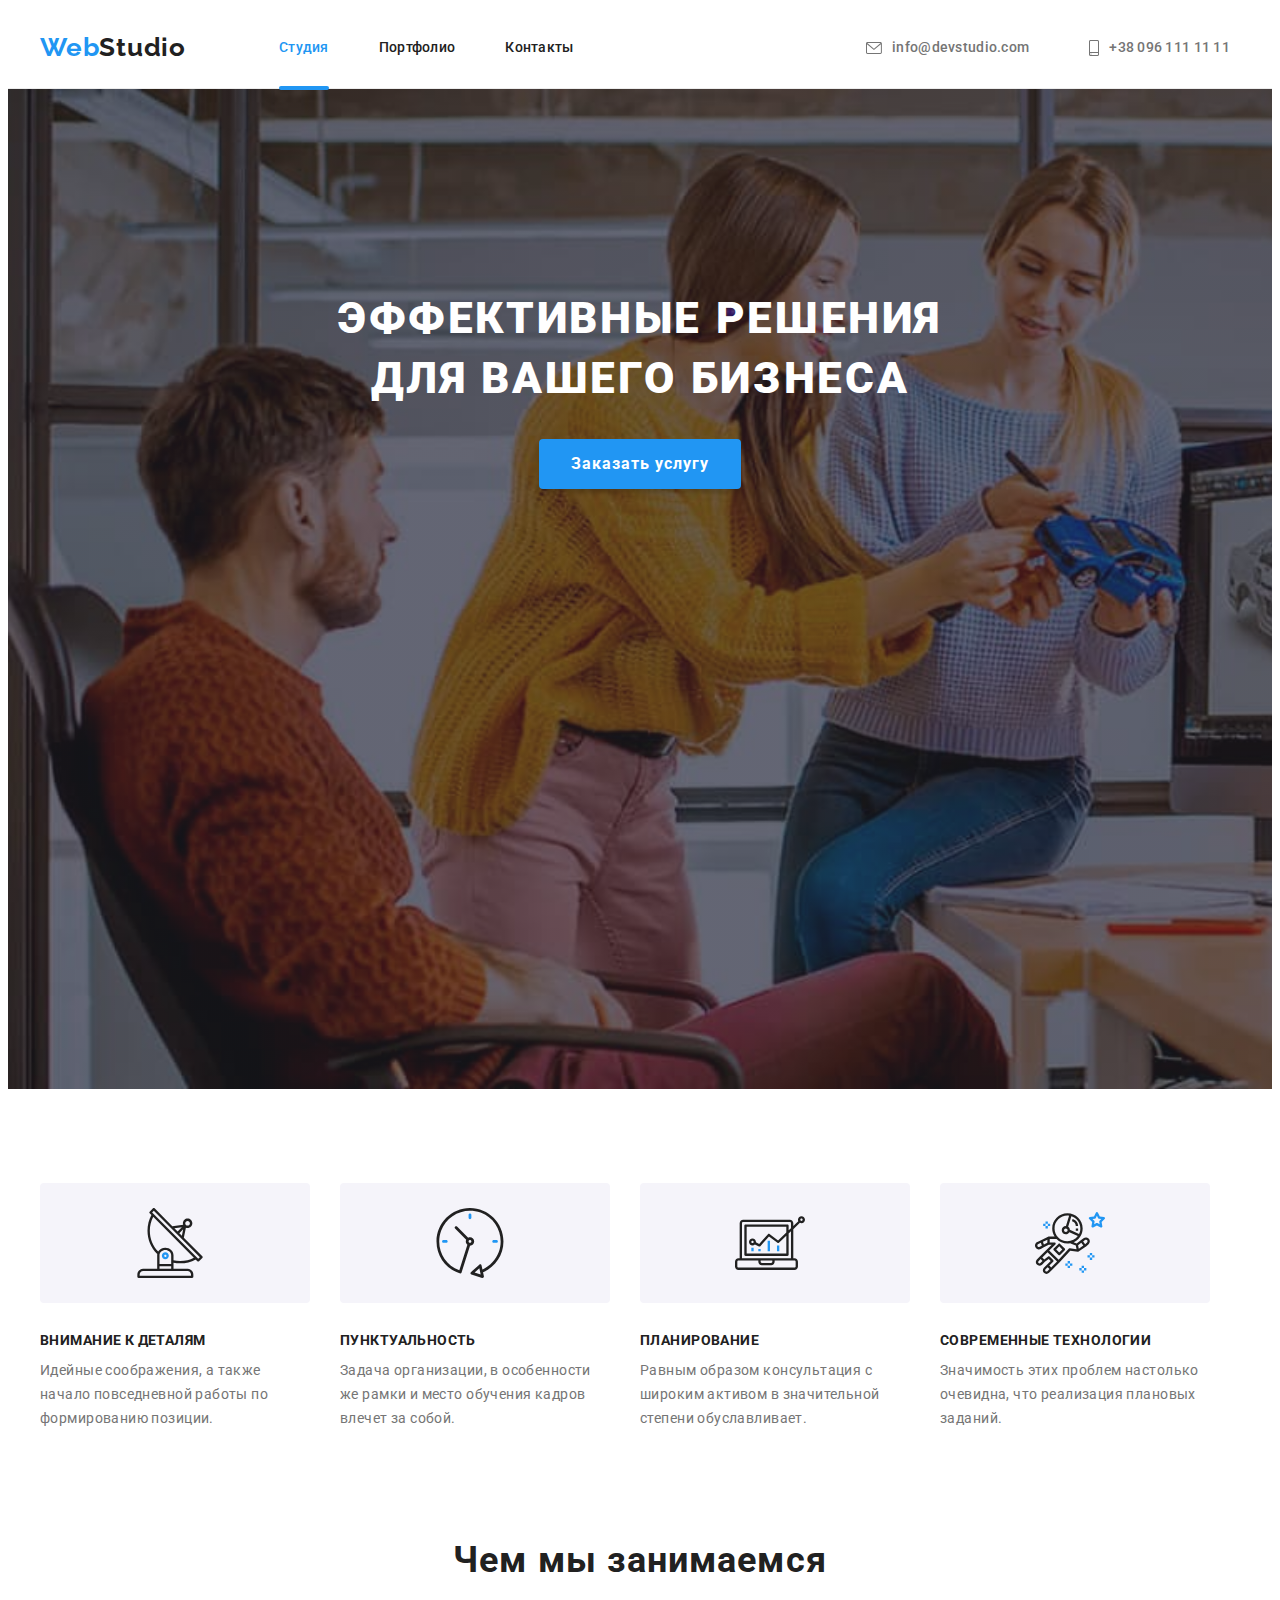
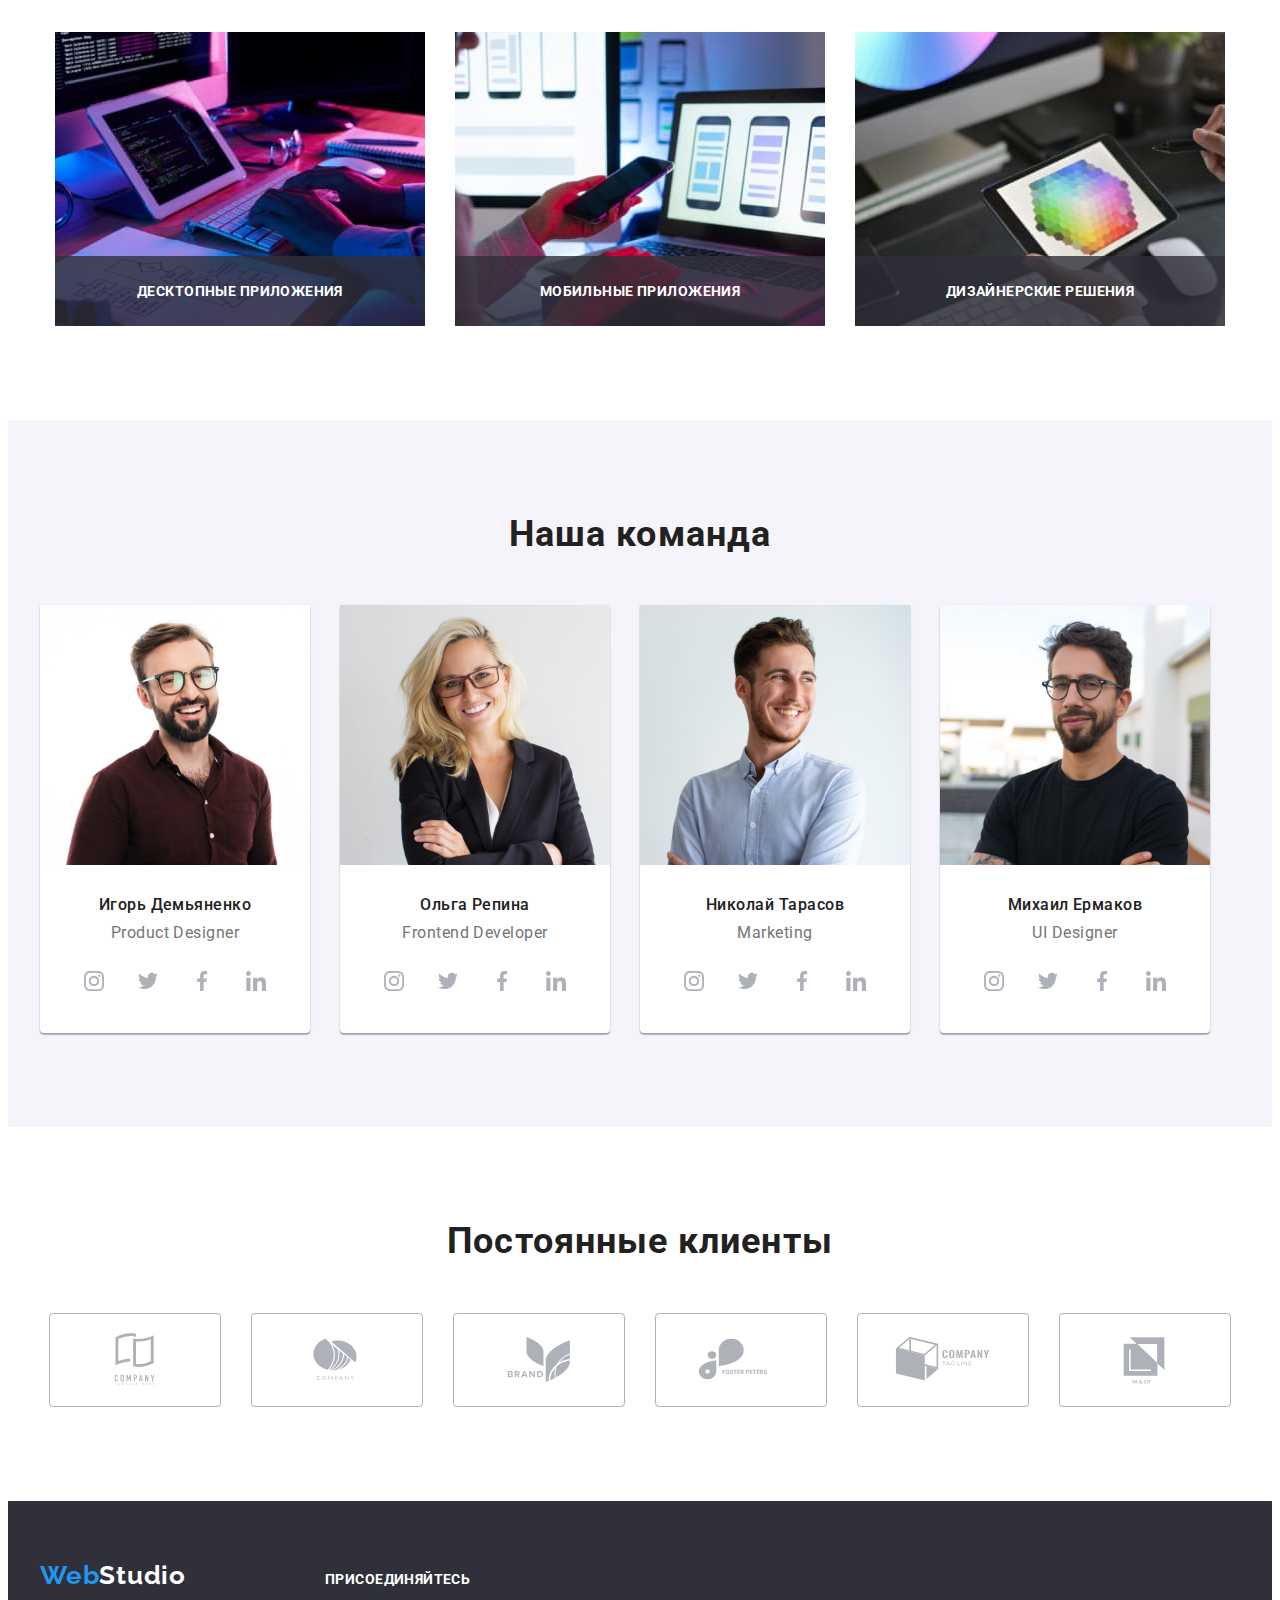
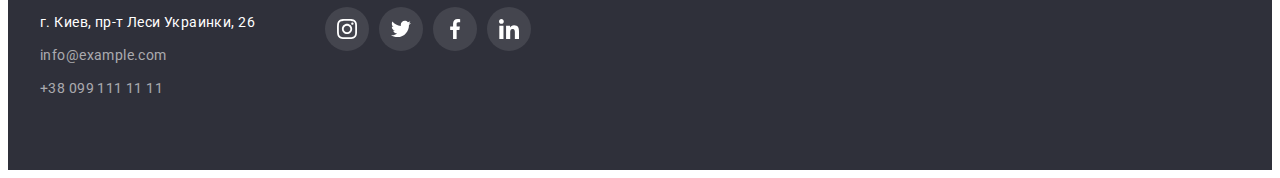
==== commit b0c62544: "add" ====
--- a/index.html
+++ b/index.html
@@ -36,7 +36,7 @@
  <ul class="header-contact">
 
     <li class="item">
-      <a href="mailto:info@devstudio.com" class="header-contact-link icon-envelope-1"><svg class="icon" width="16" height="12">
+      <a href="mailto:info@devstudio.com" class="header-contact-link icon-envelope-1"><svg class="envelope-icon icon" width="16" height="12">
       <use href="./images/icons.svg#icon-envelope-1"></use>
     </svg>info@devstudio.com</a></li>
     <li class="item"><a href="tel+380961111111" class="header-contact-link icon-smartphone-1"><svg class="smartphone-icon icon" width="10" height="16">
@@ -366,7 +366,7 @@
 
       <section class="clients section">
         <div class="container">
-          <p class="client-title">Постоянные клиенты</p>
+          <h2 class="client-title">Постоянные клиенты</h2>
           <ul class="client-list list">
             <li class="client-item link">
               <a href="" class="client-link link">
--- a/css/index.css
+++ b/css/index.css
@@ -228,6 +228,10 @@
     fill: rgba(117, 117, 117, 1);
    }
 
+   .icon{
+    margin-right: 10px;
+   }
+
   
         .header-contact-link:hover,
         .header-contact-link:focus {
@@ -557,6 +561,7 @@
 
 .work-title,.team-title,.client-title {
     font-size: 36px;
+    font-weight: 700;
     line-height: 1.16;
     text-align: center;
     letter-spacing: 0.03em;
@@ -576,10 +581,11 @@
   width: 370px;
   position: absolute;
   bottom: 0;
-
+  height: 70px;
+  align-items: center;
   font-weight: 700;
   font-size: 14px;
-  line-height: 1, 14;
+  line-height: 1. 14;
   letter-spacing: 0.03em;
   text-transform: uppercase;
 
@@ -587,8 +593,7 @@
   background-color: rgba(47, 48, 58, 0.8);
 
   justify-content: center;
-  padding-top: 27px;
-  padding-bottom: 27px;
+  
 }
 
 
@@ -816,10 +821,9 @@
     letter-spacing: 0.03em;
     color: var(--accent-color);
     display: block;
-   
-    margin-right: 93px;
-    padding-top: 24px;
-    padding-bottom: 25px;
+    margin-bottom: 20px;
+    
+    
   }
        
     .footer-logo-accent {
@@ -833,6 +837,10 @@
     letter-spacing: 0.03em;
     margin-bottom: 9px;
     display: block;    
+}
+
+.address-item{
+  margin-bottom: 9px;
 }
 
 
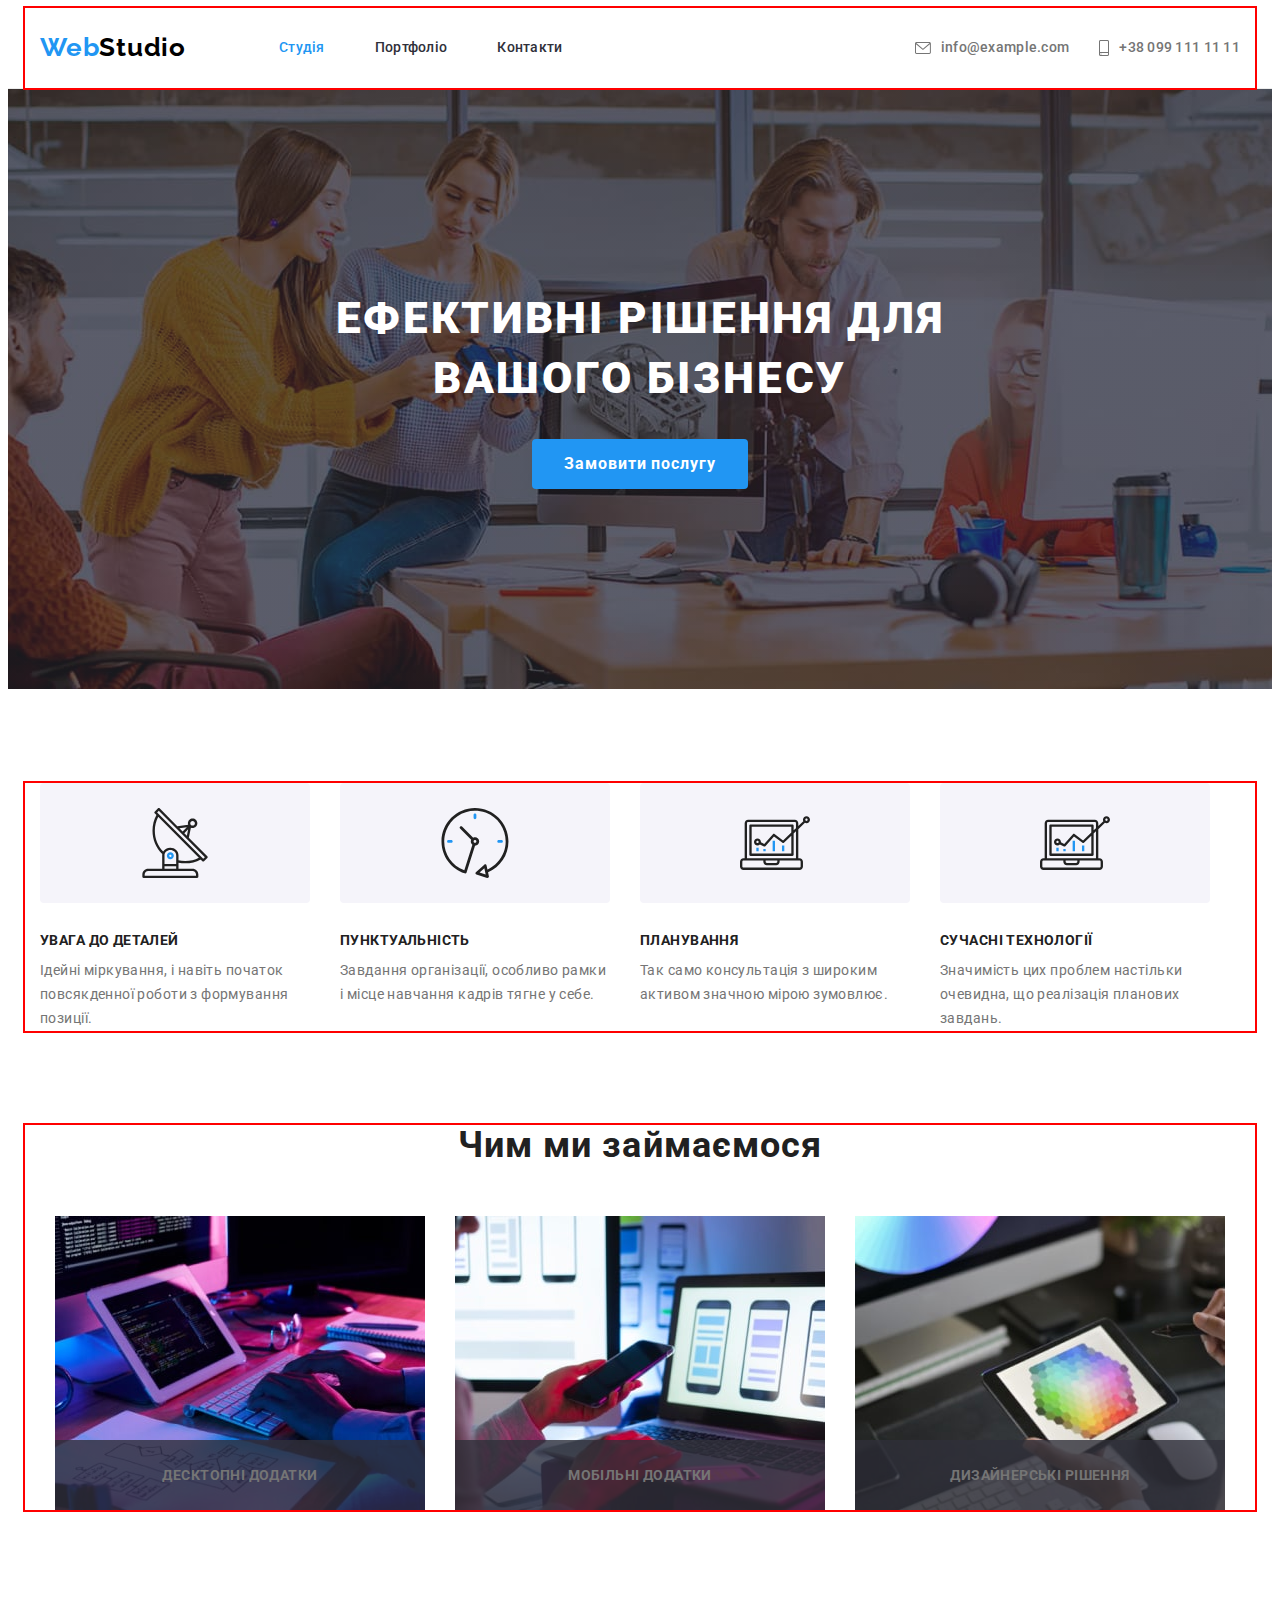
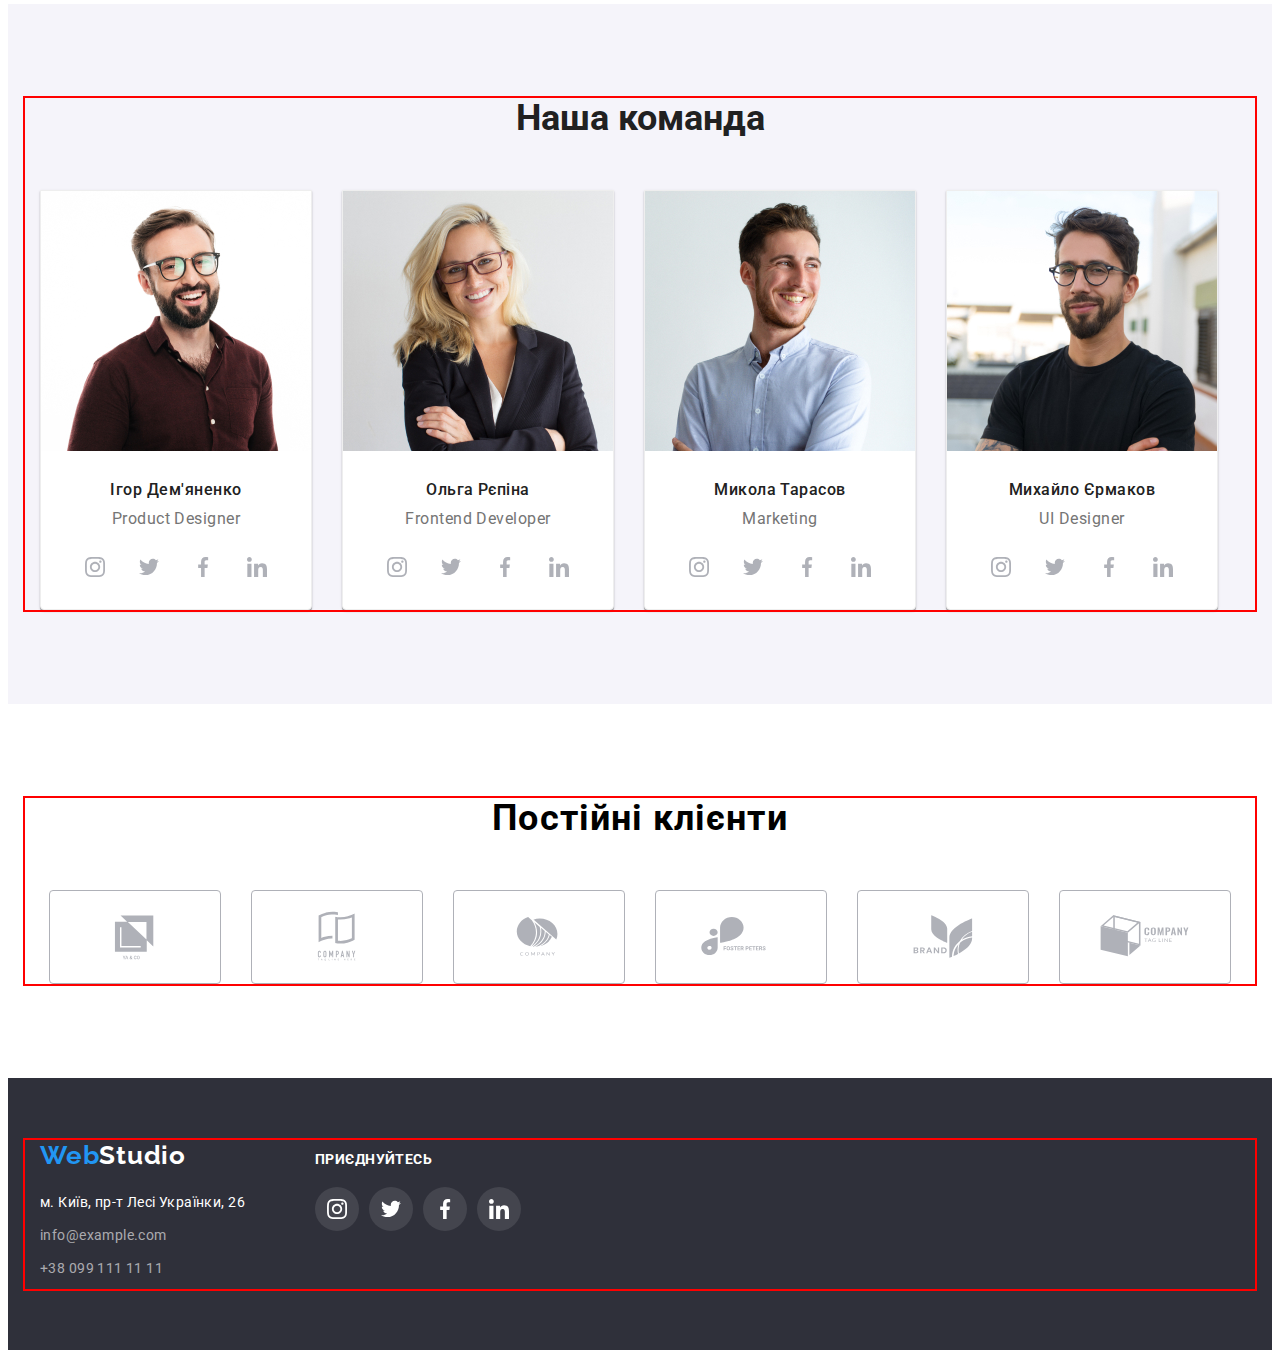
==== commit c7a9c8d3: "added-new" ====
--- a/index.html
+++ b/index.html
@@ -1,5 +1,5 @@
 <!DOCTYPE html>
-<html lang="ru">
+<html lang="en">
 <head>
     <meta charset="UTF-8">
     <meta http-equiv="X-UA-Compatible" content="IE=edge">
@@ -8,500 +8,538 @@
     <link rel="preconnect" href="https://fonts.googleapis.com"/>
 <link rel="preconnect" href="https://fonts.gstatic.com" crossorigin/>
 <link href="https://fonts.googleapis.com/css2?family=Raleway:wght@700&family=Roboto:wght@400;500;700;900&display=swap" rel="stylesheet">
-<link rel="stylesheet" href="https://cdnjs.cloudflare.com/ajax/libs/modern-normalize/1.1.0/modern-normalize.min.css"
-  integrity="sha512-wpPYUAdjBVSE4KJnH1VR1HeZfpl1ub8YT/NKx4PuQ5NmX2tKuGu6U/JRp5y+Y8XG2tV+wKQpNHVUX03MfMFn9Q=="
-  crossorigin="anonymous" referrerpolicy="no-referrer" />
-  <link rel="stylesheet" href="./css/index.css" />
+<link
+rel="stylesheet"
+href="https://cdnjs.cloudflare.com/ajax/libs/modern-normalize/1.1.0/modern-normalize.min.css"
+integrity="sha512-wpPYUAdjBVSE4KJnH1VR1HeZfpl1ub8YT/NKx4PuQ5NmX2tKuGu6U/JRp5y+Y8XG2tV+wKQpNHVUX03MfMFn9Q=="
+crossorigin="anonymous"
+referrerpolicy="no-referrer"
+/>
+
+<link
+rel="stylesheet"
+href="https://cdnjs.cloudflare.com/ajax/libs/animate.css/4.1.1/animate.min.css"
+/>
+<link href="https://unpkg.com/aos@2.3.1/dist/aos.css" rel="stylesheet">
+<link rel="stylesheet" href="./css/index.css" />
 </head>
 <body>
+   
+
+        <!--======================HEADER======================================-->
+ 
+       <header class="header-page">
+        
+             <div class="container main">
+            <a class="header-logo" href="index.html">Web<span class="logo-accent">Studio</span></a>
+            
+            <nav class="nav-container">
+            <ul class="site-nav list">
+            <li class="item">
+                <a href="index.html" class= "current link">Студія</a>
+            </li>
+            <li class="item">
+                <a href="portfolio.html" class=" link">Портфоліо</a>
+            </li>
+            <li class="item">
+                <a href="index.html" class=" link">Контакти</a>
+            </li>
+         
+
+    </ul>
+    </nav>
+       <ul class="header-contact">
+            <li class="item">
+                <a href="mailto:info@example.com" class="link">
+                    <svg class="smartphone-icon icon" width="16" height="12">
+                        <use href="./images/icons.svg#icon-envelope-1">
+
+                        </use></svg>info@example.com</a></li>
+            
+            <li class="item">
+                <a href="tel:+380991111111" class="link">
+                    <svg class="smartphone-icon icon" width="10" height="16">
+                        <use href="./images/icons.svg#icon-smartphone-1">
+
+                        </use></svg>+38 099 111 11 11</a></li>
+        </ul>
+    
+    
+</div>
+    
+    
+
+
+</header>
   
-    <!--------------header------------------------>
-<header class="header">
-  
-<div class="container main-line">
-  
-    <a class="logo" href="./index.html" lang="en">Web<span class="logo-accent">Studio</span></a>
-        
-    <nav class="site-nav">
-        <ul class="site-nav list">
+
+<main>
+
+    <!--===========================HERO=======================================-->
+    
+    
+            <section class="hero">
+                <div class="hero-content">
+                
+                    <h1 class="hero-title">
+                        Ефективні рішення для  вашого бізнесу
+                    </h1>
+                    <button class="button primary btn"  data-modal-open type="button"  >Замовити послугу</button>
+                
+                </section>
+            </div>
+        
+        
+     
+        
+        <!--======================FEATURES=====================================-->
+        
+            <section class="features">
+             <div class="container">   
+                <ul class="features-list list">
+                
             <li class="item">
-              <a href="./index.html" class="link current">Студия</a></li>
-            <li class="item">
-              <a href="./portfolio.html" class="link">Портфолио</a></li>
-            <li class="item">
-              <a href="./index.html" class="link">Контакты</a>
-            </li>
-        </ul>
-    </nav>
- <ul class="header-contact">
-
-    <li class="item">
-      <a href="mailto:info@devstudio.com" class="header-contact-link icon-envelope-1"><svg class="envelope-icon icon" width="16" height="12">
-      <use href="./images/icons.svg#icon-envelope-1"></use>
-    </svg>info@devstudio.com</a></li>
-    <li class="item"><a href="tel+380961111111" class="header-contact-link icon-smartphone-1"><svg class="smartphone-icon icon" width="10" height="16">
-      <use href="./images/icons.svg#icon-smartphone-1"></use>
-    </svg>+38 096 111 11 11</a>
-  </li>
-
- </ul>
-</div>
-</header>
-   <!--блок_герой-->
-<main>
-    
-    <section class="hero">
-      <div class="container">
-       <h1 class="hero-title" 
-          data-aos="fade-zoom-in" data-aos-easing="ease-in-back"
-           data-aos-delay="300" data-aos-offset="0">Эффективные решения для вашего бизнеса</h1>
-          <button data-modal-open type="button" class="button primary">Заказать услугу</button>
-      </div>
-    </section>
-    
-
-
-    <!--характеристика компании-->
-    
-     <section class="features">
-       <div class="container">
-        <h2 class="visually-hidden">Характеристика</h2>
-       
-     <ul class="features-list">
-        <li class="item icon-antenna">
-          <div class="features-icon">
-            <svg class="icon" width="70" height="70">
-              <use href="./images/icons.svg#icon-antenna"></use></svg>
-          </div>
-          <h3 class="features-title">Внимание к деталям</h3>
-            <p class="features-text">Идейные соображения, а также начало повседневной работы по формированию позиции.</p>
-        </li>
-        
-        
-        <li class="item icon-clock">
-          <div class="features-icon">
-            <svg class="icon" width="70" height="70">
-            <use href="./images/icons.svg#icon-clock"></use>
-          </svg>
-        </div>   
-          <h3 class="features-title">Пунктуальность</h3>
-            <p class="features-text">Задача организации, в особенности же рамки и место обучения кадров влечет за собой.</p>
-        </li>
-        
-        
-        
-        <li class="item icon-diagram">
-          <div class="features-icon">
-            <svg class="icon" width="70" height="70">
-              <use href="./images/icons.svg#icon-diagram"></use>
-            </svg>
-          </div>
-          <h3 class="features-title">Планирование</h3>
-            <p class="features-text">Равным образом консультация с широким активом в значительной степени обуславливает.</p>
-        </li>
-        
-        
-        
-        <li class="item icon-astronaut">
-          <div class="features-icon">
-            <svg class="icon" width="70" height="70">
-              <use href="./images/icons.svg#icon-astronaut">
-
-              </use>
-            </svg>
-          </div>
-          <h3 class="features-title">Современные технологии</h3>
-            <p class="features-text">Значимость этих проблем настолько очевидна, что реализация плановых заданий.</p>
-        </li> 
-    </ul>
-    </div>
-    </section>
-    
-        <!--чем_занимается_компания-->
-    
-        <section class="work section bg">
-          <div class="container bg">
-            
-            <h2 class="work-title" data-aos="zoom-out">Чем мы занимаемся</h2>
-          
-          <ul class="work-list">
-            <li class="item" data-aos="fade-up-right"> 
-            <img src="./images/pic-1.jpg" alt="Разработка програм" width="370" height="294">
-            <p class="work-item-text">Десктопные приложения</p>
-          </li>
-          
-          <li class="item" data-aos="fade-down">
-
-          
-             <img src="./images/pic-2.jpg" 
-              alt="Разработка мобильних приложений" width="370" height="294">
-            <p class="work-item-text">Мобильные приложения</p>
+                <div class="features-box">
+                    <svg class="features-pic" width="70" height="70">
+                        <use href="./images/icons.svg#icon-antenna">
+
+                        </use>
+                    </svg>
+                </div>
+                    <h3 class="features-title">
+                    увага до деталей</h3>
+                
+                  
+                    
+                <p class="features-text">
+                    Ідейні міркування, і навіть початок 
+                    повсякденної роботи з формування позиції.
+                
+                </p>
+                
             </li>
             
-            <li class="item" data-aos="fade-left"> 
-              <img src="./images/pic-3.jpg" alt="Разработка дизайна" width="370" height="294">
+                <li class="item">
+                    <div class="features-box">
+                        <svg class="features-pic" width="70" height="70">
+                            <use href="./images/icons.svg#icon-clock">
+    
+                            </use>
+                        </svg>
+                    </div>
+            <h3 class="features-title">
+                    пунктуальність</h3>
+                
+                <p class="features-text">
+                    Завдання організації, особливо рамки і
+                     місце навчання кадрів тягне у себе.
+                </p></li>
+    
+                
+                <li class="item">
+                    <div class="features-box">
+                        <svg class="features-pic" width="70" height="70">
+                            <use href="./images/icons.svg#icon-diagram">
+    
+                            </use>
+                        </svg>
+                    </div>
+                <h3 class="features-title">
+                    планування
+                </h3>
+                
+                    <p class="features-text">
+                    Так само консультація з широким
+                     активом значною мірою зумовлює.
+                    </p> 
+                </li>
+    
+                <li class="item">
+                    <div class="features-box">
+                        <svg class="features-pic" width="70" height="70">
+                            <use href="./images/icons.svg#icon-diagram">
+    
+                            </use>
+                        </svg>
+                    </div>
+                <h3 class="features-title">
+                    Сучасні технології
+                </h3>
+    
+                 <p class="features-text">
+    
+                        Значимість цих проблем настільки очевидна,
+                         що реалізація планових завдань.
+                    </p>
+    
+    
+    
+                </li>
+    
+                   
+    
+                
+    
+                </ul>
+    </div>
+            </section>
+        
+
+       
+       <!--============================FEATURES================================================-->
+       
+       
+        
+            <section class="section">
+              <div class="container">  
+                  <h2 class="section-title">
+                    Чим ми займаємося
+                  </h2> 
+                <ul class="section-list">
+                    <li class="section-item">
+                        
+                        <img src="./images/img-1.jpg" alt="написання програм" width="370" height="294"/>
+                        <p class="picture">Десктопні додатки</p>
+                    </li> 
+                    <li class="section-item">
+                        <p class="picture">Мобільні додатки</p>
+                        <img src="./images/img-2.jpg" alt="написання застосунків" width="370" height="294"/>
+                    </li> 
+                    
+                    <li class="section-item">
+                        <p class="picture">Дизайнерські рішення</p>
+                        <img src="./images/img-3.jpg" alt="Дизайнерські рішення" width="370" height="294"/>
+                    </li>
+                </ul>
+            </div>
+            </section>
+        
+
+
+
+        <!--==================================TEAM=====================================================-->
+       
+            <section class="team">
+              <div class="container">  
+                <h2 class="team-title">
+                    Наша команда
+                </h2>
+    
+                <ul class="team-list">
+                    <li class="team-item">
+                        <img src="./images/team-img-1.jpg" alt="igor" />
+                        <div class="peter">
+                        <h3 class="team-name">Ігор Дем'яненко</h3>
+                        <p class="team-position">
+                            Product Designer
+                        </p>
+                        <ul class="team-social">
+                            <li class="social-item">
+                                <a class="social-link" href="">
+                                    <svg class="social-icon" width="20" height="20">
+                                    <use href="./images/icons.svg#icon-instagram">
+
+                                    </use>
+                                </a></svg></li>
+                            <li class="social-item">
+                                <a class="social-link" href="">
+                                    <svg class="social-icon" width="20" height="20">
+                                    <use href="./images/icons.svg#icon-twitter">
+
+                                    </use>
+                                </a></svg></li>
+                            <li class="social-item">
+                                <a class="social-link" href="">
+                                    <svg class="social-icon" width="20" height="20">
+                                    <use href="./images/icons.svg#icon-facebook">
+
+                                    </use>
+                                </a></svg></li>
+                            <li class="social-item">
+                                <a class="social-link" href="">
+                                    <svg class="social-icon" width="20" height="20">
+                                        <use href="./images/icons.svg#icon-linkedin">  
+
+                                        </use></svg>
+                                </a></li>
+    
+                        </ul></div>
+    
+    
+                    </li> 
+                    <li class="team-item">
+                        <img src="./images/team-img-2.jpg" alt="olga"/>
+                        <div class="peter">
+                        <h3 class="team-name">Ольга Рєпіна</h3>
+                        <p class="team-position">
+                            Frontend Developer
+                        </p>
+                        <ul class="team-social">
+                            <li class="social-item">
+                                <a class="social-link" href="">
+                                    <svg class="social-icon" width="20" height="20">
+                                    <use href="./images/icons.svg#icon-instagram">
+
+                                    </use>
+                                </a></svg></li>
+                            <li class="social-item">
+                                <a class="social-link" href="">
+                                    <svg class="social-icon" width="20" height="20">
+                                    <use href="./images/icons.svg#icon-twitter">
+
+                                    </use>
+                                </a></svg></li>
+                            <li class="social-item">
+                                <a class="social-link" href="">
+                                    <svg class="social-icon" width="20" height="20">
+                                    <use href="./images/icons.svg#icon-facebook">
+
+                                    </use>
+                                </a></svg></li>
+                            <li class="social-item">
+                                <a class="social-link" href="">
+                                    <svg class="social-icon" width="20" height="20">
+                                        <use href="./images/icons.svg#icon-linkedin">  
+
+                                        </use></svg>
+                                </a></li>
+                        </ul></div>
+                    </li>
+                    <li class="team-item">
+                        <img src="./images/team-img-3.jpg" alt="nikolay"/>
+                        <div class="peter">
+                        <h3 class="team-name">Микола Тарасов</h3>
+                        <p class="team-position">
+                            Marketing
+                        </p>
+                    <ul class="team-social">
+                        <li class="social-item">
+                            <a class="social-link" href="">
+                                <svg class="social-icon" width="20" height="20">
+                                <use href="./images/icons.svg#icon-instagram">
+
+                                </use>
+                            </a></svg></li>
+                        <li class="social-item">
+                            <a class="social-link" href="">
+                                <svg class="social-icon" width="20" height="20">
+                                <use href="./images/icons.svg#icon-twitter">
+
+                                </use>
+                            </a></svg></li>
+                        <li class="social-item">
+                            <a class="social-link" href="">
+                                <svg class="social-icon" width="20" height="20">
+                                <use href="./images/icons.svg#icon-facebook">
+
+                                </use>
+                            </a></svg></li>
+                        <li class="social-item">
+                            <a class="social-link" href="">
+                                <svg class="social-icon" width="20" height="20">
+                                    <use href="./images/icons.svg#icon-linkedin">  
+
+                                    </use></svg>
+                            </a></li>
+                    </ul>    
+                    </div>
+                    </li>
+    
+                    <li class="team-item">
+                        <img src="./images/team-img-4.jpg" alt="mihail"/>
+                        <div class="peter">
+                        <h3 class="team-name">Михайло Єрмаков</h3>
+                        <p class="team-position">
+                            UI Designer
+                        </p>
+                     <ul class="team-social">
+                        <li class="social-item">
+                            <a class="social-link" href="">
+                                <svg class="social-icon" width="20" height="20">
+                                <use href="./images/icons.svg#icon-instagram">
+
+                                </use>
+                            </a></svg></li>
+                        <li class="social-item">
+                            <a class="social-link" href="">
+                                <svg class="social-icon" width="20" height="20">
+                                <use href="./images/icons.svg#icon-twitter">
+
+                                </use>
+                            </a></svg></li>
+                        <li class="social-item">
+                            <a class="social-link" href="">
+                                <svg class="social-icon" width="20" height="20">
+                                <use href="./images/icons.svg#icon-facebook">
+
+                                </use>
+                            </a></svg></li>
+                        <li class="social-item">
+                            <a class="social-link" href="">
+                                <svg class="social-icon" width="20" height="20">
+                                    <use href="./images/icons.svg#icon-linkedin">  
+
+                                    </use></svg>
+                            </a></li>
+                     </ul></div>   
+                    </li>
+                </ul>
+    </div>
+    
+            </section>
+
+        <!--==================================================CLIENTS==================================================-->
+
+            <section class="client section">
+                <div class="container">
+                    
+                    <h2 class="client-title">
+                        Постійні клієнти
+                    </h2>
+                    <ul class="client-list list">
+                        <li class="client-item list">
+                            <a class="client-size">
+                            <svg class="client-icon" width="100" height="60">
+                                <use href="./images/icons.svg#icon-Logo-1"></use>
+                            </svg></a>
+
+
+                        </li>
+                        <li class="client-item list">
+                            <a class="client-size">
+                                <svg class="client-icon" width="100" height="60">
+                                    <use href="./images/icons.svg#icon-logo-2"></use>
+                                </svg>
+                            </a>
+
+                        </li>
+                        <li class="client-item list">
+                            <a class="client-size">
+                                <svg class="client-icon" width="100" height="60">
+                                    <use href="./images/icons.svg#icon-logo-3"></use>
+                                </svg>
+                            </a>
+
+                        </li>
+                        <li class="client-item list">
+                            <a class="client-size">
+                                <svg class="client-icon" width="100" height="60">
+                                    <use href="./images/icons.svg#icon-Logo-4"></use>
+                                </svg>
+                            </a>
+
+                        </li>
+                        <li class="client-item list">
+                            <a class="client-size">
+                                <svg class="client-icon" width="100" height="60">
+                                    <use href="./images/icons.svg#icon-Logo-5"></use>
+                                </svg>
+                            </a>
+
+                        </li>
+                        <li class="client-item list">
+                            <a class="client-size">
+                                <svg class="client-icon" width="100" height="60">
+                                    <use href="./images/icons.svg#icon-Logo-6"></use>
+                                </svg>
+                            </a>
+
+                        </li>
+                        
+
+                    </ul>
+                    
+                    
+
+                    
+
+                </div>
+
+            </section>
             
-            <p class="work-item-text">Дизайнерские решения</p>
-            </li>
-
-          </ul>
-          </div>
-        </section> 
-
-        <!--Наша команда-->
-
-     <section class="team section bg">
-       <div class="container bg">
-           <h2 class="team-title" data-aos="zoom-out">Наша команда</h2>
-         <ul class="team-list">
-            <!--Игорь-->
-          <li class="team-item">
-           <div class="item">
-           <img src="./images/img-1.jpg" alt="Фото Игоря"
-            width="270" class="team-img"/>
-          </div>
-          <div class="team-content">
-          <h3 class="team-name">Игорь Демьяненко</h3>
-          <p class="team-position">Product Designer</p>
-          <ul class="team-social-list list">
-            <li class="team-social-item">
-              <a class="team-social-link link"  href="https://www.instagram.com"
-              target="_blank"
-              rel="noopener noreferrer">
-                <svg class="team-social-icon" width="20" height="20">
-                  <use
-                    href="./images/icons.svg#icon-instagram"></use>
+        </main>
+       
+
+
+    <!--==================================FOOTER=========================================-->
+    
+    <footer class="footer">
+        
+        <div class="container">
+            <div class="footer-content">
+            <a class="footer-logo" href="index.html">Web<span class="footer-logo-accent">Studio</span></a>
+             <address class="footer-address">
+                <ul>
+                <li><a href="https://goo.gl/maps/PpddBH2XxNR83ZDW7" target="_blank" rel="noopener noreferrer nofollow" class="footer-address-link">м. Київ, пр-т Лесі Українки, 26</a></li>
+    
+                
+                    <li><a href="mailto:info@example.com" class="footer-address-contact">info@example.com</a></li>
+                    <li><a href="tel:+380991111111" class="footer-address-contact">+38 099 111 11 11</a></li>
+                </ul>
+             </address>
+            </div>
+             <div class="footer-social">
+                
+                    <p class="footer-title">приєднуйтесь</p>
+                    <ul class="footer-list list" >
+                    <li class="footer-item">
+                        <a class="footer-link" href="">
+                    <svg class="footer-icon" width="20" height="20">
+                        <use href="./images/icons.svg#icon-instagram"></use>
+                    </svg></a>
+
+                    </li>
+
+                    <li class="footer-item">
+                        <a class="footer-link" href="">
+                    <svg class="footer-icon" width="20" height="20">
+                        <use href="./images/icons.svg#icon-twitter"></use>
+                    </svg></a>
+
+                    </li>
+
+                    <li class="footer-item">
+                        <a class="footer-link" href="">
+                    <svg class="footer-icon" width="20" height="20">
+                        <use href="./images/icons.svg#icon-facebook"></use>
+                    </svg></a>
+
+                    </li>
+
+                    <li class="footer-item">
+                        <a class="footer-link" href="">
+                            <svg class="footer-icon" width="20" height="20">
+                                <use href="./images/icons.svg#icon-linkedin">  
+
+                                </use></svg>
+                        </a></li>
+
+                    
+                    
+
+
+
+                    </ul>
+             </div>
+           </div>
+        </div> 
+         
+    </footer>
+    <div class="backdrop is-hidden" data-modal>
+        <div class="modal">
+            <button type="button" class="modal-btn" data-modal-close>
+                <svg class="modal-close-icon" withd="18" height="18">
+                    <use href="./images/icons.svg#icon-close-black"></use>
                 </svg>
-              </a>
-            </li>
-            <li class="team-social-item">
-              <a class="team-social-link link" href="https://twitter.com/"
-              target="_blank"
-              rel="noopener noreferrer">
-                <svg class="team-social-icon" width="20" height="20">
-                  <use href="./images/icons.svg#icon-twitter">
-
-                  </use>
-                </svg>
-              </a>
-            </li>
-
-            <li class="team-social-item">
-              <a class="team-social-link link"  href="https://www.facebook.com"
-              target="_blank"
-              rel="noopener noreferrer">
-                <svg class="team-social-icon" width="20" height="20">
-                  <use href="./images/icons.svg#icon-facebook"></use></svg></a>
-            </li>
-            <li class="team-social-item">
-              <a class="team-social-link link">
-                <svg class="team-social-icon" width="20" height="20">
-                  <use href="./images/icons.svg#icon-linkedin"></use>
-                </svg>
-                </a>
-            </li>
-          
-          </ul>
-
-
-          
-          
+            </button>
+            
         </div>
-          </li>
-            
-            <!--Ольга-->
-          
-          <li class="team-item">
-            <div class="item">
-           <img src="./images/img-2.jpg" alt="Ольга Репина" 
-           width="270" class="team-img"/>
-          </div>
-
-          <div class="team-content">
-          <h3 class="team-name">Ольга Репина</h3>
-          <p class="team-position">Frontend Developer</p>
-          <ul class="team-social-list list">
-            <li class="team-social-item">
-              <a class="team-social-link link" href="https://www.instagram.com"
-              target="_blank"
-              rel="noopener noreferrer">
-                <svg class="team-social-icon" width="20" height="20">
-                  <use href="./images/icons.svg#icon-instagram">
-                  </use> 
-                </svg> 
-                </a>
-              </li>
-              <li class="team-social-item">
-                <a class="team-social-link link" href="https://twitter.com/"
-                target="_blank"
-                rel="noopener noreferrer">
-                  <svg class="team-social-icon" width="20" height="20">
-                    <use href="./images/icons.svg#icon-twitter"></use>
-                  </svg>
-                </a>
-              </li>
-              <li class="team-social-item">
-                <a class="team-social-link link"  href="https://www.facebook.com"
-                target="_blank"
-                rel="noopener noreferrer">
-                  <svg class="team-social-icon" width="20" height="20">
-                    <use href="./images/icons.svg#icon-facebook"></use></svg></a>
-              </li>
-              <li class="team-social-item">
-                <a class="team-social-link link"  href="https://www.linkedin.com"
-                target="_blank"
-                rel="noopener noreferrer">
-                  <svg class="team-social-icon" width="20" height="20">
-                    <use href="./images/icons.svg#icon-linkedin"></use></svg></a>
-                  </li>
-          </ul>
-          </div>
-          </li>
-
-          
-            <!--Николай-->
-
-          <li class="team-item">
-            <div class="item">
-           <img src="./images/img-3.jpg" alt="Николай Тарасов" 
-           width="270" class="team-img"/>
-          </div>
-          <div class="team-content">
-          <h3 class="team-name">Николай Тарасов</h3>
-          <p class="team-position">Marketing</p>
-          <ul class="team-social-list list">
-            <li class="team-social-item">
-              <a class="team-social-link link" href="https://www.instagram.com"
-              target="_blank"
-              rel="noopener noreferrer">
-                <svg class="team-social-icon" width="20" height="20">
-                  <use
-                  href="./images/icons.svg#icon-instagram"></use> 
-                </svg>
-              </a>
-            </li>
-            <li class="team-social-item">
-              <a class="team-social-link link" href="https://twitter.com/"
-              target="_blank"
-              rel="noopener noreferrer">
-                <svg class="team-social-icon" width="20" height="20">
-                  <use href="./images/icons.svg#icon-twitter"></use>
-                </svg>
-              </a>
-            </li>
-            <li class="team-social-item">
-              <a class="team-social-link link" href="https://www.facebook.com"
-              target="_blank"
-              rel="noopener noreferrer">
-                <svg class="team-social-icon" width="20" height="20">
-                  <use href="./images/icons.svg#icon-facebook"></use></svg></a>
-            </li>
-            <li class="team-social-item">
-              <a class="team-social-link link" href="https://www.linkedin.com"
-              target="_blank"
-              rel="noopener noreferrer">
-                <svg class="team-social-icon" width="20" height="20">
-                  <use href="./images/icons.svg#icon-linkedin"></use></svg></a>
-            </li>
-          </ul>
-          
-          </div>
-          </li>
-          
-            <!--Михаил-->
-          
-          <li class="team-item">
-            <div class="item">
-
-           <img src="./images/img-4.jpg" alt="Михаил Ермаков"
-            width="270" class="team-img"/>
-          </div>
-          <div class="team-content">
-          <h3 class="team-name">Михаил Ермаков</h3>
-          <p class="team-position">UI Designer</p>
-          <ul class="team-social-list list">
-            <li class="team-social-item">
-              <a class="team-social-link link" href="https://www.instagram.com"
-              target="_blank"
-              rel="noopener noreferrer">
-                <svg class="team-social-icon" width="20" height="20">
-                  <use
-                          href="./images/icons.svg#icon-instagram"
-                        ></use></svg> 
-              </a>
-            </li>
-            <li class="team-social-item">
-              <a class="team-social-link link" href="https://twitter.com/"
-              target="_blank"
-              rel="noopener noreferrer">
-                <svg class="team-social-icon" width="20" height="20">
-                  <use href="./images/icons.svg#icon-twitter"></use>
-                </svg>
-              </a>
-            </li>
-            <li class="team-social-item">
-              <a class="team-social-link link" href="https://www.facebook.com"
-              target="_blank"
-              rel="noopener noreferrer">
-                <svg class="team-social-icon" width="20" height="20">
-                  <use href="./images/icons.svg#icon-facebook"></use></svg>
-                </a>
-            </li>
-            <li class="team-social-item">
-              <a  class="team-social-link link" href="https://www.linkedin.com"
-              target="_blank"
-              rel="noopener noreferrer">
-                <svg class="team-social-icon" width="20" height="20">
-                  <use href="./images/icons.svg#icon-linkedin"></use></svg>
-                </a>
-              </li>
-          </ul>
-          </div>
-        </li>
-
-       </ul>
-      </div>
-      </section>
-
-
-      <section class="clients section">
-        <div class="container">
-          <h2 class="client-title">Постоянные клиенты</h2>
-          <ul class="client-list list">
-            <li class="client-item link">
-              <a href="" class="client-link link">
-                <svg class="client-icon">
-                  <use href="./images/icons.svg#icon-logo-1"></use></svg>
-                </a>
-            </li>
-            <li class="client-item link">
-              <a href="" class="client-link link">
-                <svg class="client-icon">
-                  <use href="./images/icons.svg#icon-logo2"></use></svg>
-                </a>
-            </li>
-            <li class="client-item link">
-              <a href="" class="client-link link">
-                <svg class="client-icon">
-                  <use href="./images/icons.svg#icon-Logo-4"></use></svg>
-                </a>
-            </li>
-            <li class="client-item link">
-              <a href="" class="client-link link">
-                <svg class="client-icon">
-                  <use href="./images/icons.svg#icon-Logo-3"></use></svg></a>
-            </li>
-            <li class="client-item link">
-              <a href="" class="client-link link">
-                <svg class="client-icon">
-                  <use href="./images/icons.svg#icon-Logo-5"></use></svg>
-                </a>
-            </li>
-            <li class="client-item link">
-              <a href="" class="client-link link">
-                <svg class="client-icon">
-                  <use href="./images/icons.svg#icon-Logo-6"></use></svg>
-                </a>
-              </li>
-            </ul>
-          </div>
-        </section>
-
-</main>
-    
-    
-    <!--Подвал-->
-    
-    <footer class="footer">
-      <div class="container">
-       
-        <!--<h2 class="visually-hidden">Наши контакты</h2>-->
-        <div class="footer-content">
-        <a class="footer-logo" href="./index.html" lang="en">Web<span class="footer-logo-accent">Studio</span></a>
-        
-      
-      
-      
-      <address class="footer-address">
-        <ul class="address-list">
-        <li class="address-item">
-          
-          <a href="https://goo.gl/maps/edewpoqACezQndHs5" target="_blank"   
-        rel="noopener noreferrer" class="footer-address-link">
-        г. Киев, пр-т Леси Украинки, 26</a></li>
-     
-       
-         
-         <li class="address-item"> <a href="mailto:info@example.com" class="footer-address-contact">info@example.com</a></li>
-         <li class="address-item"> <a href="tel+380991111111" class="footer-address-contact">+38 099 111 11 11</a>
-        </li>
-        
-        
-        </ul>
-     </address>
-     </div>
-
-     <div class="footer-social-content">
-      <p class="footer-social-text">присоединяйтесь</p>
-      <ul class="footer-social-list list">
-        <li class="footer-social-item">
-          <a class="footer-social-link link" href="https://www.instagram.com"
-          target="_blank"
-          rel="noopener noreferrer">
-            <svg class="footer-social-icon" width="20" height="20">
-              <use href="./images/icons.svg#icon-instagram"></use></svg>
-            </a>
-        </li>
-
-        <li class="footer-social-item">
-          <a  class="footer-social-link link" href="https://twitter.com/"
-          target="_blank"
-          rel="noopener noreferrer">
-            <svg class="footer-social-icon" width="20" height="20">
-              <use href="./images/icons.svg#icon-twitter"></use>
-            </svg>
-          </a>
-        </li>
-
-        <li class="footer-social-item">
-          <a  class="footer-social-link link" href="https://www.facebook.com"
-          target="_blank"
-          rel="noopener noreferrer">
-            <svg class="footer-social-icon" width="20" height="20">
-              <use href="./images/icons.svg#icon-facebook"></use>
-            </svg></a>
-
-        </li>
-        <li class="footer-social-item">
-          <a class="footer-social-link link" href="https://www.linkedin.com"
-          target="_blank" rel="noopener noreferrer">
-            <svg class="footer-social-icon" width="20" height="20">
-              <use href="./images/icons.svg#icon-linkedin"></use></svg>
-            </a>
-        </li>
-      </ul>
     </div>
-  </div>
-  </footer>
-
-  <div class="backdrop is-hidden" data-modal>
-    <div class="modal">
-      <button class="close-modal" data-modal-close>
-        <svg class="icon-close-black" width="18" height="18">
-          <use href="./images/icons.svg#icon-close-black"></use>
-        </svg>
-      </button>
-    </div>
-  </div>
-  <script src="./js/modal.js"></script>
-  <script src="https://unpkg.com/aos@2.3.1/dist/aos.js"></script>
-        <script>
-          AOS.init();
-        </script> 
-    
-            
-       
-        
-    
+    <script src="https://unpkg.com/aos@2.3.1/dist/aos.js"></script>
+    <script>
+        AOS.init();
+      </script>
+      <script src="./js/modal.js"></script>
+        
 </body>
 </html>--- a/css/index.css
+++ b/css/index.css
@@ -1,583 +1,486 @@
-    
-  :root {
-    --section-bg-color: #e5e5e5;
-    --accent-color: rgba(33, 150, 243, 1);
-    --first-contrast-text-color: rgba(255, 255, 255, 1);
-    --second-contact-text-color: rgba(255, 255, 255, 0.6);
-    --text-color: rgba(117, 117, 117, 1);
-    --primary-bg: rgba(255, 255, 255, 1);
-    --dark-bg-color: rgba(47, 48, 58, 1);
-    --title-text-color: rgba(33, 33, 33, 1);
-    --second-vector-color: rgba(255, 255, 255, 1);
-    --main-vector-color: rgba(175, 177, 184, 1);
-    --timing-function: (0.4, 0, 0.2, 1);
-    }  
-    
-    
-        p,
-        h1,
-        h2,
-        h3,
-        h4 
-        p {
-            margin: 0;
-        }
-       ul,ol,li {
-       margin: 0;
-       padding: 0;
-       list-style: none;
-        }
-
-       img {
-         display: block;
-         max-width: 100%;
-         height: auto;
-                }         
-
-
-  
-
-
-      a {
+:root{
+    --primary-text-color: #FFFFFF;
+    --primary-bg-color: #F5F4FA;
+    --dark-bg-color: #2F303A;
+    --title-text-color:#000000;
+    --accent-color:#2196F3;
+    --first-contrast-text-color: #757575; 
+    
+    --text-color-contrast: #AFB1B8; 
+    }
+
+
+    p,
+    h1,
+    h2,
+    h3,
+    h4,
+    h5,
+    h6 {
+        margin: 0;
+    }
+
+    ul,ol{
+        margin:0;
+        padding-left: 0;
+    }
+
+body {
+    font-family: 'Roboto', sans-serif;
+   
+}
+
+
+
+
+
+.link-current,.link {
+    text-decoration: none;
+    list-style-type:none;
+    }
+    a {
         text-decoration:none;
     }
     ul {
         list-style: none;
     }
-    
-    /*------------------------body-----------------------*/
-    
-    body {
-    font-family: "Roboto",sans-serif;
-    color: var(--text-color);
-    background-color: var(--primary-bg-color);
-    
-     
-}
-
-img {
-    max-width: 100%;
-    display: block;
-    height: auto;
-}
-.visually-hidden {
+
+    .visually-hidden {
         position: absolute;
+        white-space: nowrap;
         width: 1px;
         height: 1px;
-        margin: -1px;
+        overflow: hidden;
         border: 0;
         padding: 0;
-        white-space: nowrap;
-        clip-path: inset(100%);
         clip: rect(0 0 0 0);
-        overflow: hidden;}
-
-/*--------------------------------settings-------------------*/
-
-.container {
+        clip-path: inset(50%);
+        margin: -1px;
+      }
+
+      img {
+        display: block;
+      }
+
+
+      
+
+
+      
+/*==========================================HEADER=================================================*/
+
+.container{
+    padding-left: 15px;
+    padding-right: 15px;
+   
+   /*outline: 2px solid tomato;*/
+   
     width: 1200px;
     margin: 0 auto;
-    padding-left: 15px;
-    padding-right: 15px;
-}
+    outline: 2px solid red;
+}
+
+.container.main {
+    display: flex;
+    align-items: center;
+    
+   
+}
+
+.site-nav.list .link::after{
+content: '';
+
+display: block;
+width: 100%;
+height: 4px;
+background-color: #2196F3;
+position: absolute;
+left: 0;
+bottom: 0;
+display: none;
+border-radius: 2px;
+
+}
+
+.site-nav.list .link:hover::after{
+display: block;
+}
+
+
+
+
+.site-nav.list{
+   
+    display: flex;
+    gap: 50px;
+}
+
+
+
+
+
+
+
+
+.header-page{
+    background-color: var(--primary-text-color);
+    border-bottom: 1px solid #ececec;
+}
+
+
+
+.header-logo{
+    font-family: 'Raleway';
+font-weight: 700;
+font-size: 26px;
+line-height: 1.19;
+letter-spacing: 0.03em;
+color: var(--accent-color); 
+margin-right: 93px;
+padding-top: 24px;
+padding-bottom: 25px;
 
  
-.section {
-    padding-top: 94px;
-    padding-bottom: 94px;
-}
-
-.team {
-    background-color: var(--section-bg-color);
-  }
-
-
-/*-----------------------------------------------header------------------------------------------------*/
-
-
-
-
-.header {
-    border-bottom: 1px solid #ececec;
-}
-     
-
-       
-    .site-nav,
-    .team-list {
-    display: flex;}
-
-    .main-line {
-     display: flex;
-    align-items: center;
-    }
-
-    .header-contact {
-    display: flex;
-    margin-left: auto;
-    }
-
-    .site-nav .item {
-    margin-right: 50px;
-    position: relative;
-    }
-    
-    .site-nav .item:last-child {
-            margin-right: 0;
-        }
-      
-      
-        .site-nav .link {
-        display: block;
-        padding-top: 32px;
-        padding-bottom: 32px;
-        
-        color: var(--title-text-color);
+
+}
+
+.logo-accent{
+font-weight: 700;
+font-size: 42;
+line-height: 1.19;
+letter-spacing: 0.03em;
+color: var(--title-text-color);
+ }
+
+ .site-nav .link{
+
         font-weight: 500;
         font-size: 14px;
         line-height: 1.14;
         letter-spacing: 0.02em;
-         
-        
+        
+        color: var(--dark-bg-color)
+    }
+    .site-nav.list .link{
+        position: relative;
+    }
+
+    .current.link{
+        font-weight: 500;
+        font-size: 14px;
+        line-height: 1.14;
+        letter-spacing: 0.02em;
+        color: var(--accent-color); 
+    }
+
+    .site-nav .link {
+        display: block;
+        padding-top: 32px;
+        padding-bottom: 32px;}
+
+    
+
+    
+    
+    .header-contact{
+        display: flex;
+    margin-left: auto;
+     gap: 30px;
+
+        }
+
+        .header-contact .icon{
+            margin-right:   10px;
+            
+        }
+
+        .header-contact .icon{
+           fill: #757575; 
+        }
+    
+    
+    
+    
+      
+        
+    .header-contact .link{
+        
+        align-items: center;
+       display: flex;
+        font-weight: 500;
+        font-size: 14px;
+        line-height: 1.14;
+        letter-spacing: 0.02em;
+        color: #757575;
+        }
        
-            transition-property: color;
-            transition-duration: 250ms;
-            transition-timing-function: var(--timing-function);
-
+    
+    
+        .logo-accent:hover,
+        .logo-accent:focus{
+    color: var(--accent-color);
+        } 
+    
+    
+        .site-nav .link:hover,
+    .header-contact .link:hover,
+    .header-contact .link:hover{
+            color: var(--accent-color);
+            text-align:left;
         }
-
-
-                .site-nav .link:hover::after,
-                .site-nav .link:focus::after {
-                  content: "";
-                  position: absolute;
-                  left: 0;
-                  bottom: -2px;
-                  width: 100%;
-                  height: 4px;
-                  background: #2196f3;
-                  border-radius: 2px;
-                  opacity: 1;
-                }
-        
-       .site-nav .link:hover,
-        .site-nav .link:focus {
-        color: var(--accent-color);
-        }
-
-        .header .current {
-         color: var(--accent-color);
-            }
-
-
-  .current::after {
-  content: "";
-  position: absolute;
-  left: 0;
-  bottom: -2px;
-  width: 100%;
-  height: 4px;
-  background: #2196f3;
-  border-radius: 2px;
-}
-
-        
-  /*.link-current{
-    text-align: left;
-    width: 49px;
-    height: 16px;
-    left: 453px;
-    top: 32px;
-    font-family: 'Roboto';
-    font-style: normal;
-    font-weight: 500;
-    font-size: 14px;
-    line-height: 16px;
-    letter-spacing: 0.02em;
-    color: #2196F3;  
-    } */
-         
-
-        
-     .header-contact .item+.item {
-    margin-left: 50px;
-        }         
-
-   .header-contact-link{
-    display: flex;
-    padding-top: 32px;
-    padding-bottom: 32px;
-    text-align:left;
-    align-items: center;
-    font-family: 'Roboto';
-    font-style: normal;
-    font-weight: 500;
-    font-size: 14px;
-    line-height: 1.14;
-    letter-spacing: 0.02em;
-    color:#757575;
-    
-    transition-property: color, fill;
-      transition-duration: 250ms;
-      transition-timing-function: var(--timing-function);}   
-
-
-   .icon-envelope-1,
-   .icon-smartphone-1 {
-    margin-right: 10px;
-    fill: rgba(117, 117, 117, 1);
-   }
-
-   .icon{
-    margin-right: 10px;
-   }
-
-  
-        .header-contact-link:hover,
-        .header-contact-link:focus {
-            color: var(--accent-color);
-            fill: var(--accent-color);
-        }
-    
-   .link-current,.link {
-    text-decoration: none;
-    list-style-type:none;
-    }    
-        
-        
-
-    
-        .header-contact-link:hover .icon,
-        .header-contact-link:focus .icon {
-          color: var(--accent-color);
-          fill: var(--accent-color);
-        }
-
-
- 
-  
-
-
-
-
-
-
-
-
-   
-
-
-/*-----------------------------------------------logo--------------------------------------------------*/
-    .logo{
-   
-    font-size: 26px;
-    font-weight: 700;
-    font-family: 'Raleway', sans-serif;  
-    line-height: 1.14;
-    letter-spacing: 0.03em;
-    color: var(--accent-color);
-    margin-right: 93px;
-    padding-top: 24px;
-    padding-bottom: 25px;
-   
-    
-
-}
-
-.logo-accent{
-    color: var(--title-text-color);
-    }
-
-
-
-/*--------------------------------------hero--------------------------------------------------------- */
-
-
-  
-
- .hero {
- 
-max-width: 1600px;
-background-color: var(--dark-bg-color);
- padding-top: 200px;
- padding-bottom: 200px;
- margin-left: auto;
- margin-right: auto;
- height: 600px;
- text-align: center;
- background-image: linear-gradient(
-      to right,
-      rgba(47, 48, 58, 0.4),
-      rgba(47, 48, 58, 0.4)
-    ),
-    url("../images/img-header.jpg");
-    background-repeat: no-repeat;
-    background-size: cover;  
-
-
-}
-
-.hero-title { 
-    margin-bottom: 30px;
-    font-weight: 900;
-    font-size: 44px;
-    line-height: 1.36;
-    letter-spacing: 0.06em;
-    text-transform: uppercase;
-    color: var(--first-contrast-text-color);
-    width: 696px;
-    margin-left: auto;
-    margin-right: auto;
-    }
-
-        .backdrop {
-          position: fixed;
-          width: 100%;
-          height: 100%;
-          left: 0px;
-          top: 0px;
-          background: rgba(0, 0, 0, 0.2);
-          opacity: 1;
-    
-          transition-property: opacity;
-          transition-duration: 250ms;
-          transition-timing-function: cubic-bezier(0.4, 0, 0.2, 1);
-        }
-
-  .backdrop.is-hidden {
-  opacity: 0;
-  pointer-events: none;
-  visibility: inherit;
-}
-
-
-.modal {
-  display: flex;
-  justify-content: flex-end;
-
-  position: absolute;
-  top: 50%;
-  left: 50%;
-  transform: translate(-50%, -50%);
-  padding: 40px;
-
-  width: 538px;
-  height: 581px;
-  background-color: #fff;
-
-  box-shadow: 0px 1px 3px rgba(0, 0, 0, 0.12), 0px 1px 1px rgba(0, 0, 0, 0.14),
-    0px 2px 1px rgba(0, 0, 0, 0.2);
-  border-radius: 4px;
-
-  transition-property: transform, opacity;
-  transition-duration: 250ms;
-  transition-timing-function: var(--timing-function);
-}
-
-
-
-.close-modal {
-  top: 8px;
-  right: 8px;
-  width: 30px;
-  height: 30px;
-  border-radius: 50%;
-  background: #ffffff;
-  border: 1px solid rgba(0, 0, 0, 0.1);
-  display: flex;
-  flex-direction: row-reverse;
-  justify-content: center;
-  align-items: center;
-  margin-top: 8px;
-  margin-right: 8px;
-}
-
-.icon-close-black {
-  fill: black;
-}
-
- 
-    /*-------------------------------------buttons---------------------------------------------------*/
-    
-    .button {
-     border-radius: 4px;
-     border: 0px;
-     color: var(--first-contrast-text-color);
-     background-color: var(--accent-color);
-     font-family: inherit;
-     font-weight: 700;
-     font-size: 16px;
-     line-height: 1.87;
-     cursor: pointer;
-    border: transparent;
-    
-
-
-            transition-property: background-color;
-            transition-duration: 250ms;
-            transition-timing-function: var(--timing-function);
-            }
-
-    .button.primary {
-    color: var(--first-contrast-text-color);
-    background-color: var(--accent-color);
-    font-weight: 700;
-    line-height: 1.87;
-    display: flex;
-    align-items: center;
-    text-align: center;
-    letter-spacing: 0.06em;
-    /*padding: 10px 32px;*/
-    padding: 10px 32px 10px 32px;
-    box-shadow: 0px 4px 4px rgba(0, 0, 0, 0.15);
-    margin: auto;
-    border-radius: 4px;
-    cursor: pointer;
-    border: transparent;
-   
-}
-
-    .button.primary:hover,
-    .button.primary:focus{
-    background-color: rgba(24, 140, 232, 1);
-    color: var(--second-font-color);
-    }
-
-    .button-list {
-     display: flex;
-     margin-bottom: 50px;
-     justify-content: center; 
-        }
-    
+    
+        .header-contact .link:focus,
+    .header-contact .link:focus,
+    .header-contact .link:focus{
+        fill: var(--accent-color);
+        text-align:left;
+        
+    
+    }
+
+    
+
+    .header-contact .icon:focus,
+     .link:focus .icon,
+     .link:hover .icon{
+        fill: var(--accent-color);
+        text-align:left;
+        
+    
+    }
+    
+
+
+
+
+
+/*===============================================BUTTONS=============================================*/
+
     .button.secondary{
-        color: var(--title-text-color);
-        background-color: rgba(245, 244, 250, 1);
+        cursor: pointer;
+        padding: 6px 22px;
+        font-family: 'Roboto';
+        font-weight: 500;
+        font-size: 16px;
         line-height: 1.62;
-        font-weight: 500;
         text-align: center;
         letter-spacing: 0.03em;
-        /*padding: 6px 22px;*/
-        padding: 6px 22px 6px 22px;
-        cursor: pointer;
-        border: transparent;
+        background-color: #F5F4FA;
+        color: var(--title-text-color);
+        border: 0;
         border-radius: 4px;
-        
-
-    }
-
-     
+
+        
+
+border-radius: 4px;
+
+    }
+
+    .button{
+        
+
+        color: var(--accent-color);
+        background-color: var(--primary-text-color);
+
+        padding: 10px 32px 10px 32px;
+        color: var(--title-text-color);
+        
+        
+    }
+
+   
 
     .button-list .current,
     .button.secondary:hover,
     .button.secondary:focus{
-        color: var(--first-contrast-text-color);
+        color: var(--primary-text-color);
         background-color: var(--accent-color);
-    }
-
-  
-   
-
-
-         .button-list .current-btn,
-         .button.secondary:hover,
-         .button.secondary:focus {
-           color: var(--first-contrast-text-color);
-           background-color: var(--accent-color);
-           box-shadow: 0px 3px 1px rgba(0, 0, 0, 0.1), 0px 1px 2px rgba(0, 0, 0, 0.08),
-             0px 2px 2px rgba(0, 0, 0, 0.12);
-           transition: 250ms;
+        box-shadow: 0px 4px 4px rgba(0, 0, 0, 0.15);
+    }
+
+
+    .button-list{
+
+    display: flex;
+     margin-bottom: 50px;
+     justify-content: center;
+ 
+      
+    }
+
+
+    .button-list .btn+.btn {
+        margin-left: 8px;
          }
 
 
-                 .button-list .btn+.btn {
-                   margin-left: 8px;
-                 }
-    
-/*-------------------------------------характеристика компании-----------------------------*/
-.features-list {
-    display: flex;
-}
-
-.features-list .item {
-margin-right: 30px;
-width: 270px;
-/*min-height: 75px;*/
-}
-
-.features-list .item:last-child {
-margin-right: 0;
-}
-
-
+
+
+
+
+/*==========================================HERO======================================================*/
+
+.hero {
+        
+        
+        background-color:#2F303A;
+        color: #FFFFFF;
+    }
+
+    .hero{
+       max-width: 1600px;
+        height: 600px;
+        outline: 1ps solid black;
+        margin-left: auto;
+        margin-right: auto;
+        
+        background-repeat: no-repeat;
+        background-position: center;
+        background-size: cover;
+        background-image:linear-gradient( to right, rgba(47,48,58,0.5),
+                     rgba(47,48,58,0.5)), url(../images/img-header.jpg);
+    }
+    
+
+    .hero-content{
+        
+        padding-top: 200px;
+        padding-bottom: 200px;
+        text-align: center;
+        
+
+    }
+
+.hero-title{
+font-weight: 900;
+font-size: 44px;
+line-height: 1.36;
+margin-bottom: 30px;
+max-width: 696px;
+text-align: center;
+letter-spacing: 0.06em;
+text-transform: uppercase;
+margin-left: auto;
+margin-right: auto;
+        display: flex;
+
+color: #FFFFFF;
+
+    }
+   
+.button.primary {
+    color: var(--primary-text-color);
+    background-color: var(--accent-color);
+    font-weight: 700;
+        line-height: 1.87;
+        display: flex;
+        cursor: pointer;
+        padding: 10px 32px 10px 32px;
+        align-items: center;
+        text-align: center;
+        letter-spacing: 0.06em;
+        margin:auto;
+        font-family: inherit;
+        border-radius: 4px;
+        
+        border: transparent;
+    font-size: 16px;
+
+   }
+
+   .button.primary:hover,
+   .button.primary:focus{
+    background-color: rgba(24, 140, 232, 1);
+    color:  var(--first-contrast-text-color);
+   
+   }
+
+   
+
+   
+
+
+    
+
+    
+    
+
+/*===========================================FEATURES=======================================================*/
+
+.features-list{
+    display: flex;
+}
+
+.features-list .item{
+    margin-right: 30px;
+    width: 270px;
+    min-height: 75px;
+    
+}
 
 .features {
+    padding-top: 94px;
     font-size: 14px;
     letter-spacing: 0.03em;
-    padding-top: 94px;
-}
-
+}
+
+.features-list .item:last-child {
+    margin-right: 0;
+    }
+
+
+.features-list {
+    
+}
 .features-title {
-    font-weight: 700;
-    font-size: 14px;
-    line-height: 1.14;
-    text-transform: uppercase;
-    color: var(--title-text-color);
-   margin-bottom: 12px; 
-   margin-top: 30px;
-   margin-bottom: 10px;
-    
-}
-
+font-weight: 700;
+font-size: 14px;
+line-height: 1.14;
+letter-spacing: 0.03em;
+text-transform: uppercase;
+margin-bottom: 10px;
+color: #212121;
+padding-top: 30px;
+
+
+}
+.features-item {
+}
 .features-text {
-    line-height: 1.71;
-    color: var(--text-color);
-    margin-bottom: 12px;
-    max-width: 270px;
-    min-height: 75px;
-   
-}
-
-.features-icon {
+    font-weight: 400;
+font-size: 14px;
+line-height: 1.71;
+
+
+letter-spacing: 0.03em;
+
+color: #757575;
+}
+
+.features-box{
     display: flex;
     width: 270px;
     height: 120px;
-    background-color: #f5f4fa;
+    background: #F5F4FA;
     border-radius: 4px;
     align-items: center;
     justify-content: center;
-  }
-
-.features-section {
-padding-bottom: 0;
-}
-
-
-
-
-
-
-
-/*------------------------work----------------------------*/
-
-.work-title,.team-title,.client-title {
-    font-size: 36px;
-    font-weight: 700;
-    line-height: 1.16;
-    text-align: center;
-    letter-spacing: 0.03em;
-    color: var(--title-text-color);
-    margin-bottom: 50px;
-}
-
-.work-list {
-position: relative;
-display: flex;
-justify-content: center;
-gap: 30px;
-}
-
-.work-item-text {
-  display: flex;
+}
+
+
+/*=========================================SECTION========================================================*/
+
+.section-list{
+    display: flex;
+    gap: 30px;
+    justify-content: center;
+    position: relative;
+
+}
+
+
+.picture{
+    display: flex;
   width: 370px;
   position: absolute;
   bottom: 0;
@@ -597,259 +500,279 @@
 }
 
 
-/*--------------------------команда---------------------------*/
-
-.team-name{
-    font-weight: 500;
-    color: var(--title-text-color);
-    margin-bottom: 10px
-   }
-
-.team-position{
-    color: var(--text-color);
-    font-size: 16px;
-    margin-bottom: 16px;
-
-}
-.team-title{
+
+.section {
+    padding-top: 94px;
+    padding-bottom: 94px;
+}
+.section-title {
+font-weight: 700;
+font-size: 36px;
+line-height: 1.16;
+text-align: center;
+letter-spacing: 0.03em;
+margin-bottom: 50px;
+color: #212121;
+}
+.section-list {
+}
+.srction-item {
+}
+
+
+/*=============================================TEAM=========================================================*/
+
+.team {
+    background-color: var(--primary-bg-color);
+    padding-top: 94px;
+    padding-bottom: 94px;
+}
+.team-title {
+    margin-bottom: 50px;
+    font-weight: 700;
     font-size: 36px;
     line-height: 1.16;
     text-align: center;
-    letter-spacing: 0.03em;
-}
-
-
-    .team {
-    font-size: 16px;
-    line-height: 1.18;
-    text-align: center;
-    letter-spacing: 0.03em;
-}
-
-.team-list .team-item+.team-item {
-    margin-left: 30px;
-}
-
-.team {
-    background-color: #F5F4FA;
-    
-}
-
+
+color: #212121;
+}
+.team-list {
+    display: flex;
+    gap: 30px;
+}
 .team-item {
     max-width: 270px;
-    margin-left: 0;
-    margin-right: 0;
-    border-radius: 4px;
-    overflow: hidden;
-    background-color: var(--primary-bg);
-    box-shadow: 0px 1px 3px rgba(0, 0, 0, 0.12), 0px 1px 1px rgba(0, 0, 0, 0.14),
-    0px 2px 1px rgba(0, 0, 0, 0.2);
-    border-radius: 0px 0px 4px 4px;
-}
-
-
-.team-image {
-height: auto;
-display: block;
-}
-
-.team-content {
-padding-top: 30px;
-padding-bottom: 30px;
-}
-
+    background: #FFFFFF;
+    box-shadow: 0px 1px 3px rgba(0, 0, 0, 0.12),
+     0px 1px 1px rgba(0, 0, 0, 0.14),
+      0px 2px 1px rgba(0, 0, 0, 0.2);
+border-radius: 0px 0px 4px 4px;
+}
 .team-name {
-font-weight: 500;
+    font-weight: 500;
+font-size: 16px;
+line-height: 1.18;
+margin-top: 10px;
+margin-bottom: 10px;
+
+text-align: center;
+letter-spacing: 0.03em;
+
+color: #212121;
+}
+.team-position {
+    font-weight: 400;
+font-size: 16px;
+line-height: 1.18;
+margin-bottom: 16px;
+
+
+text-align: center;
+letter-spacing: 0.03em;
+
+color: #757575;
+}
+.team-social {
+    display: flex;
+    justify-content: center;
+    gap: 10px;
+   
+   
+}
+
+.peter{
+    padding: 20px 30px;
+    
+}
+.team-item{
+    width: calc((100% - 60px) / 3);
+    background-color: var(--primary-text-color);
+    border: 1px solid #EEEEEE;}
+
+    .social-link{
+    width: 44px;
+    height: 44px;
+    border-radius: 50%;
+    background-color: var(--primary-text-color);
+    display: flex;
+    align-items: center;
+    justify-content: center;
+}
+
+.social-icon{
+    fill: #AFB1B8;
+}
+
+.social-link:hover,
+.social-link:focus{
+    background-color: var(--accent-color);
+}
+
+.social-link:hover .social-icon,
+.social-link:focus .social-icon{
+    fill: var(--primary-text-color);
+}
+
+
+
+
+/*===============================================CLIENTS=======================================================*/
+
+
+
+.client-title {
+   
+   
+    margin-bottom: 50px;
+    font-weight: 700;
+font-size: 36px;
+line-height: 1.16;
+text-align: center;
+letter-spacing: 0.03em;
 color: var(--title-text-color);
-margin-bottom: 10px;
-font-size: 16px;
-line-height: 19px;
-}
-
-
-
-
-
-.team-social-list {
+}
+.client-list {
     display: flex;
     justify-content: center;
-  }
-
-
-.team-social-item {
-    height: 44px;
-    width: 44px;
-    margin-right: 10px;
-  }
-
-
-.team-social-item:last-child {
-    margin-right: 0;
-  }
-
-.team-social-link {
+    gap: 30px;
+}
+.list {
+    
+}
+.client-item {
+}
+.client-size {
     width: 100%;
     height: 100%;
-    border-radius: 50%;
     display: flex;
     align-items: center;
     justify-content: center;
-    
-    
-    transition-property:var(--dark-bg-color);
-      transition-duration: 250ms;
-      transition-timing-function: var(--timing-function);
-  }
-
-.team-social-icon {
-    fill: var(--main-vector-color);
-  }
-
-
-
-.team-social-link:hover,
-.team-social-link:focus {
-  background-color: var(--accent-color);
-}
-
-
-.team-social-link:hover .team-social-icon,
-.team-social-link:focus .team-social-icon {
-  fill: var(--second-vector-color);
-}
-
-
-
-
-
-
-
-/*---------------------------------clients---------------------------------*/
-.client-list {
+}
+
+
+.client-size {
     display: flex;
     justify-content: center;
-  }
-  
-  .client-icon {
-    width: 106px;
-    height: 66px;
-    fill: var(--main-vector-color);
-    
-      transition-property: fill;
-      transition-duration: 250ms;
-      transition-timing-function: var(--timing-function);
-  }
-  
-  .client-item {
-    width: 170px;
+    align-items: center;
+    cursor: pointer;
     height: 92px;
-    margin-right: 30px;
-    border: 1px solid #afb1b8;
+    width: calc((1170px - 150px) / 6);
+    background-color: var(--primary-text-color);
+    border: 1px solid var(--text-color-contrast);
     border-radius: 4px;
-   
-    transition-property: border;
-      transition-duration: 250ms;
-      transition-timing-function: var(--timing-function);
-  }
-  
-  .client-item:last-child {
-    margin-right: 0;
-  }
-  
-  .client-link {
-    width: 100%;
-    height: 100%;
-    display: flex;
-    align-items: center;
-    justify-content: center;
-  }
-  
-  .client-icon {
-    fill: var(--main-vector-color);
-  }
-    
-  
-  .client-item:hover,
-  .client-item:focus {
-    border: 1px solid var(--accent-color);
-  }
-  
-  .client-link:hover .client-icon,
-  .client-link:focus .client-icon {
-    fill: var(--accent-color);
-  }
-
-
-  .card-hover {
-    display: block;
-  }
-
-  .card-hover:hover,
-  .card-hover:focus {
-    box-shadow: 0px 1px 1px rgba(0, 0, 0, 0.12), 0px 4px 4px rgba(0, 0, 0, 0.06),
-      1px 4px 6px rgba(0, 0, 0, 0.16);
-  }
-
-
-/*-------------------------------------------footer------------------------------------------*/
+    color: var(--text-color-contrast);
+}
+.client-icon {fill: currentColor;}
+
+.client-icon {fill: currentColor;}
+.client-size:hover, .client-size:focus {
+    border-color: var(--accent-color);
+    color: var(--accent-color);
+}
+
+
+
+
+
+/*===============================================FOOTER=======================================================*/
+
+
+
 .footer {
-    padding-top: 60px;
-    padding-bottom: 60px;
-    background-color: #2f303a; ;
-}
-
-
-
-
+    background-color: var(--dark-bg-color);
+    
+    padding-top: 62px;
+    padding-bottom:  61px;
+}
 
 .footer .container {
     display: flex;
     align-items: baseline;
-  }
-
-
+}
 
 
 
 
 .footer-logo {
-      
+    
+    font-family: 'Raleway';
+    font-weight: 700;
     font-size: 26px;
-    font-weight: 700;
-    font-family: 'Raleway', sans-serif;
-    line-height: 1.14;
+    line-height: 1.19;
     letter-spacing: 0.03em;
-    color: var(--accent-color);
-    display: block;
-    margin-bottom: 20px;
-    
-    
-  }
-       
-    .footer-logo-accent {
-        color: var(--first-contrast-text-color);
-      }   
-       
-    .footer-address{
+    color: var(--accent-color); 
+    margin-bottom: 20px;  
+     
+    
+    
+}
+
+.footer-logo-accent{
+font-weight: 700;
+font-size: 42;
+line-height: 1.19;
+letter-spacing: 0.03em;
+color: var(--primary-text-color);
+
+}
+
+.footer-logo-accent:hover,
+.footer-logo-accent:focus{
+color: var(--accent-color);
+
+}
+
+
+
+
+
+.footer-address {
     font-style: normal;
     font-size: 14px;
     line-height: 1.71;
     letter-spacing: 0.03em;
     margin-bottom: 9px;
-    display: block;    
-}
-
-.address-item{
-  margin-bottom: 9px;
-}
-
+    display: block;
+    margin-top: 20px;
+}
+.pre-address {
+    font-family: 'Roboto';
+    font-style: normal;
+    font-weight: 400;
+    font-size: 14px;
+    line-height: 1.71;
+    
+    letter-spacing: 0.03em;
+    
+    color: #FFFFFF;
+    
+}
+
+
+
+.footer-address-contact{
+    font-family: 'Roboto';
+    font-style: normal;
+    font-weight: 400;
+font-size: 14px;
+line-height: 1,71;
+
+
+letter-spacing: 0.03em;
+margin-top: 9px;
+
+display: block;
+        
+color: rgba(255, 255, 255, 0.6);
+}
 
 .footer-address-link{
-    color: var(--first-contrast-text-color);
-      transition-property: color;
-        transition-duration: 250ms;
-        transition-timing-function: var(--timing-function);
-
+    font-family: 'Roboto';
+    font-style: normal;
+    font-size: 14px;
+    line-height: 1.71;
+    letter-spacing: 0.03em;
+    margin-bottom: 9px;    
 }
 
 .footer-address-link:hover,
@@ -858,199 +781,261 @@
 
 }
 
-
-.footer-address-contact {
-    color: var(--second-contact-text-color);
-   
-    transition-property: color;
-      transition-duration: 250ms;
-      transition-timing-function: var(--timing-function);
-  }
-
-
-  .footer-address-contact:hover,
-.footer-address-contact:focus {
-  color: var(--accent-color);
-}
-
-
-
-
-.footer-social-text {
-        font-weight: 700;
-        font-size: 14px;
-        line-height: 16px;
-        letter-spacing: 0.03em;
-        text-transform: uppercase;
-        color: var(--first-contrast-text-color);
-        
-        margin-bottom: 20px;
-      }
-
-      .footer-social-content {
+.footer-address-link{
+    color: var(--primary-text-color);
+
+}
+
+.footer-address-contact:hover,
+.footer-address-contact:focus{
+color: var(--accent-color);
+
+}
+
+.footer-social{
+
+    
+        
         margin-left: 70px;
-      }
-      
-      .footer-social-list {
+    
+}
+
+.footer-link{
+    width: 44px;
+    height: 44px;
+    border-radius: 50%;
+    display: flex;
+    justify-content: center;
+    align-items: center;
+    fill: #FFFFFF;
+    background-color: rgb(255,255,255,10%);
+}
+
+.footer-title{    
+    margin-bottom: 20px;
+    font-weight: 700;
+    font-size: 14px;
+    line-height: 1.143;
+    letter-spacing: 0.03em;
+    text-transform: uppercase;
+    color: #FFFFFF;
+    margin-bottom: 20px;
+}
+
+
+
+
+    .footer-social{
+        margin-left: 70px;
+    }
+
+    .footer-list {
         display: flex;
-      }
-      
-      .footer-social-item {
-        height: 44px;
-        width: 44px;
-        margin-right: 10px;
-      }
-      
-      .footer-social-item:last-child {
-        margin-right: 0;
-      }
-    
-    .footer-social-link {
-        width: 100%;
-        height: 100%;
-        border-radius: 50%;
-        display: flex;
-        align-items: center;
-        justify-content: center;
-        background-color: rgba(255, 255, 255, 0.1);
-
-        transition-property: background-color;
-          transition-duration: 250ms;
-          transition-timing-function: var(--timing-function);
-        
-      }
-
-      .footer-social-icon {
-        fill: var(--second-vector-color);
-      }
-
-      .footer-social-link:hover,
-.footer-social-link:focus {
-  background-color: var(--accent-color);
-  fill: #ffffff;
-  border: none;
-}
-    
-      .footer-address-contact{
-    color: var(--second-contact-text-color);
-    font-style: normal;
-        font-size: 14px;
-        line-height: 1.71;
-        letter-spacing: 0.03em;
-        margin-top: 9px;
-        display: block;
-
-    }
-
-    
-
-    
-
-
-
- 
- 
-.footer-social-icon {
-            fill: var(--second-vector-color);
-        }
-
-
-/*-----------------------галерея---------------------------*/
-.gallery-list {
+    justify-content: center;
+    gap: 10px;
+    }
+
+
+    .footer-link:hover,
+.footer-link:focus{
+    background-color: var(--accent-color);
+}
+
+.footer-link:hover .footer-icon,
+.footer-link:focus .footer-icon{
+    fill: var(--primary-text-color);
+}
+
+
+
+
+
+/*=========================================GALLERY===============================================*/
+
+.main.galary {
+
+    margin-top: 94px;
+    margin-bottom: 50px;
+}
+
+.gallery-list{
     display: flex;
     flex-wrap: wrap;
-    margin-left: -30px;
-    margin-top: -30px;
-    padding: 0;
-    
-}
-
-.gallery-list .item:nth-last-child(-n + 3) {
-    margin-bottom: 0;
-}
-.gallery-list .item:nth-child(3n) {
-    margin-right: 0;
-}
-.gallery-list>.item {
+    gap: 30px;
+   
+   
+}
+
+.photo{
+    width: calc((100% - 60px) / 3);
+    background-color: var(--primary-text-color);
+    border: 1px solid #EEEEEE;
+    cursor: pointer;
+    
+}
+
+.content {
+    padding: 20px 24px;
+}
+
+
+
+
+
+
+
+/*
+.gallery.list>.photo {
     flex-basis: calc(100% / 3 - 30px);
     margin-left: +30px;
     margin-top: +30px;
     background-color: var(--primary-bg);
-    overflow: hidden;
-    
-}
-.image-title{
- font-size: 18px;
- line-height: 36px;
-line-height: 2;
- letter-spacing: 0.06em;
- margin-bottom: 4px;
- color: var(--title-text-color);               
-            
-}
-.image-text{
-    font-size: 16px;
-    line-height: 1.87;
-    letter-spacing: 0.03em;
-    color: var(--text-color);
-}
-
-
-
-
-
-
-
-
-.card-tumb {
-  position: relative;
-  overflow: hidden;
-}
-
-
-.card-content-action {
-  overflow: hidden;
-  display: flex;
-  position: absolute;
-  font-size: 18px;
-  line-height: 1.5;
-  letter-spacing: 0.03em;
-  color: var(--first-contrast-text-color);
-  background-color: rgba(33, 150, 243, 0.9);
-
-  bottom: 0;
-  padding: 24px;
-  opacity: 0;
-  justify-content: center;
-  align-items: center;
-  height: 100%;
-
-  transform: translateY(101%);
-
-  transition-property: transform;
-  transition-duration: 250ms;
-  transition-timing-function: var(--timing-function);
-}
-
-.item:hover .card-content-action,
-.item:focus .card-content-action {
-  opacity: 1;
-  transform: translateY(0);
-}
-
-
-.card-content {
+    
+    
+}*/
+
+
+
+
+
+
+
+
+
+   
+
+
+ 
+
+    .poster-title{
+    
+        
+        font-weight: 700;
+        color: var(--title-text-color);
+        margin-bottom: 10px;
+        font-size: 18px;
+        line-height: 18px;
+       
+    
+}
+
+.poster-text {
+    font-weight: 400;
+font-size: 16px;
+line-height: 1.8;
+
+
+letter-spacing: 0.03em;
+
+color: #757575;
+}
+
+
+.gallery-list .content {
     padding: 20px 24px;
     border: 1px solid #eeeeee;
     border-top: none;
-}
-
-
-.gallery-list .item:hover,
-.gallery-list .item:focus {
-  box-shadow: 0px 1px 1px rgba(0, 0, 0, 0.12), 0px 4px 4px rgba(0, 0, 0, 0.06),
-    1px 4px 6px rgba(0, 0, 0, 0.16);
-    transition: 250ms;
-}
-
-
+    
+}
+
+.gallery-list .photo:hover, .gallery-list .photo:focus {
+    box-shadow: 0px 1px 1px rgba(0, 0, 0, 0.12), 0px 4px 4px rgba(0, 0, 0, 0.06), 1px 4px 6px rgba(0, 0, 0, 0.16);
+}
+
+
+.portfolio-text{
+    position: absolute;
+    top: 0;
+    left: 0;
+    color: var(--primary-text-color);
+    font-weight: 400;
+    line-height: 1.5;
+    background-color:  rgba(33, 150, 243, 0.9);
+ padding: 40px;
+height: 100%;
+transform: translateY(100%);
+transition: transform 300ms linear;
+overflow: auto;
+
+}
+
+.portfolio-wrap{
+    position: relative;
+    overflow: hidden;
+    
+}
+
+.photo:hover .portfolio-text{
+    transform: translateY(0);
+}
+
+
+
+/*-==========================================MODAL=====================================================-*/
+
+.backdrop{
+    width: 100%;
+    height: 100%;
+    position: fixed;
+    top:0;
+    background-color: rgba(0, 0, 0, 0.2);
+    transition: opasity 300ms linear,  visibility 300ms linear;
+    transition: opacity 250ms cubic-bezier(0.4, 0, 0.2, 1), visibility 250ms cubic-bezier(0.4, 0, 0.2, 1);
+}
+
+.modal{
+    width: 528px;
+    min-height:  581px;
+    background-color: var(--primary-text-color);
+    position: absolute;
+    top: 50%;
+    left: 50%;
+    transform: translate(-50%,-50%);
+    transition: transform 250ms cubic-bezier(0.4, 0, 0.2, 1), opacity 250ms cubic-bezier(0.4, 0, 0.2, 1);
+}
+
+.modal{
+    padding: 40px;
+}
+
+.modal-title{
+    font-weight: 700;
+font-size: 20px;
+text-align: center;
+margin-bottom: 20px;
+}
+
+.modal-input{
+    width: 100%;
+    height: 40px;
+    border: 1px solid rgba(33, 33, 33, 0.2);
+border-radius: 4px;
+margin-bottom: 28px;
+}
+
+.modal-btn{
+    width: 30px;
+    height: 30px;
+    border: 1px solid rgba(0, 0, 0, 0.1);
+    border-radius: 50%;
+    background-color: transparent;
+    position: absolute;
+    right : 10px;
+    top: 10px;
+    display: flex;
+    align-items: center;
+    justify-content: center;
+    padding: 0;
+    cursor: pointer;
+
+}
+
+.is-hidden{
+    opacity: 0;
+    visibility: hidden;
+    pointer-events: none;
+}
+
+
+
+
